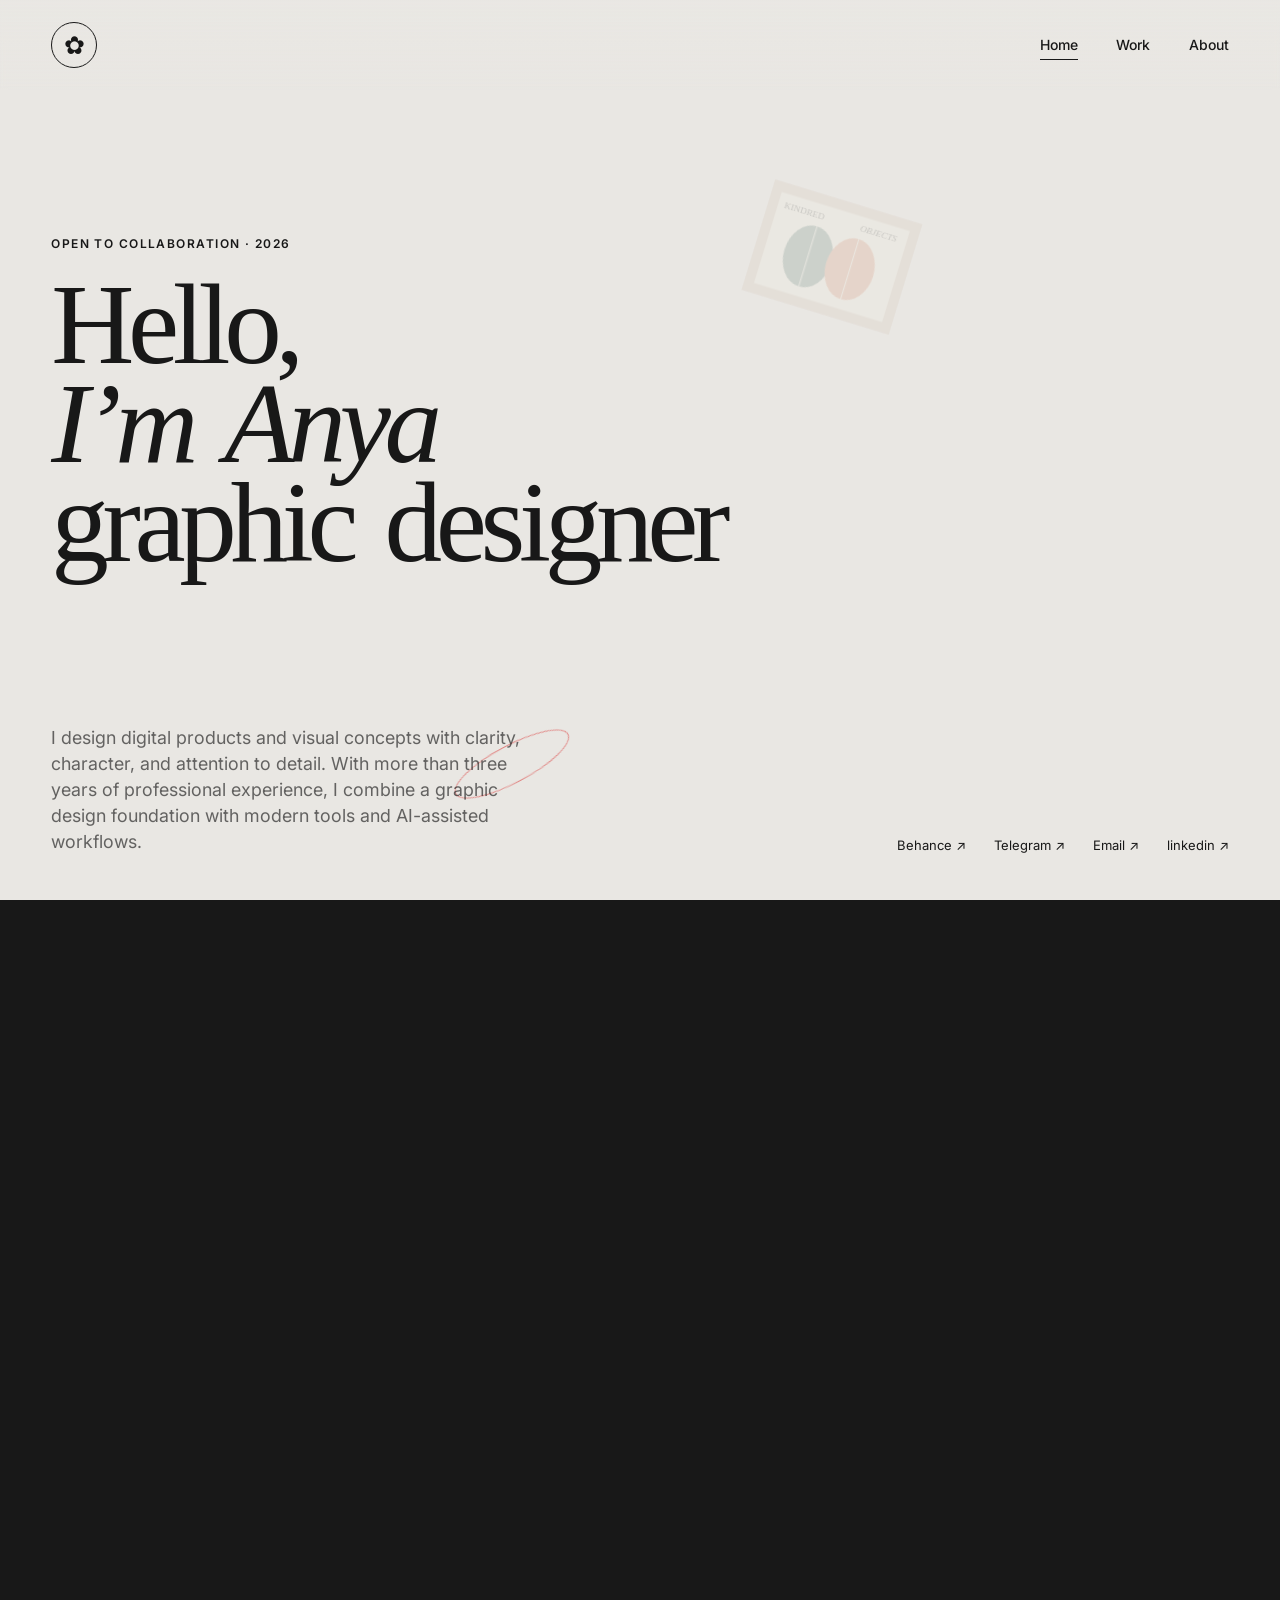
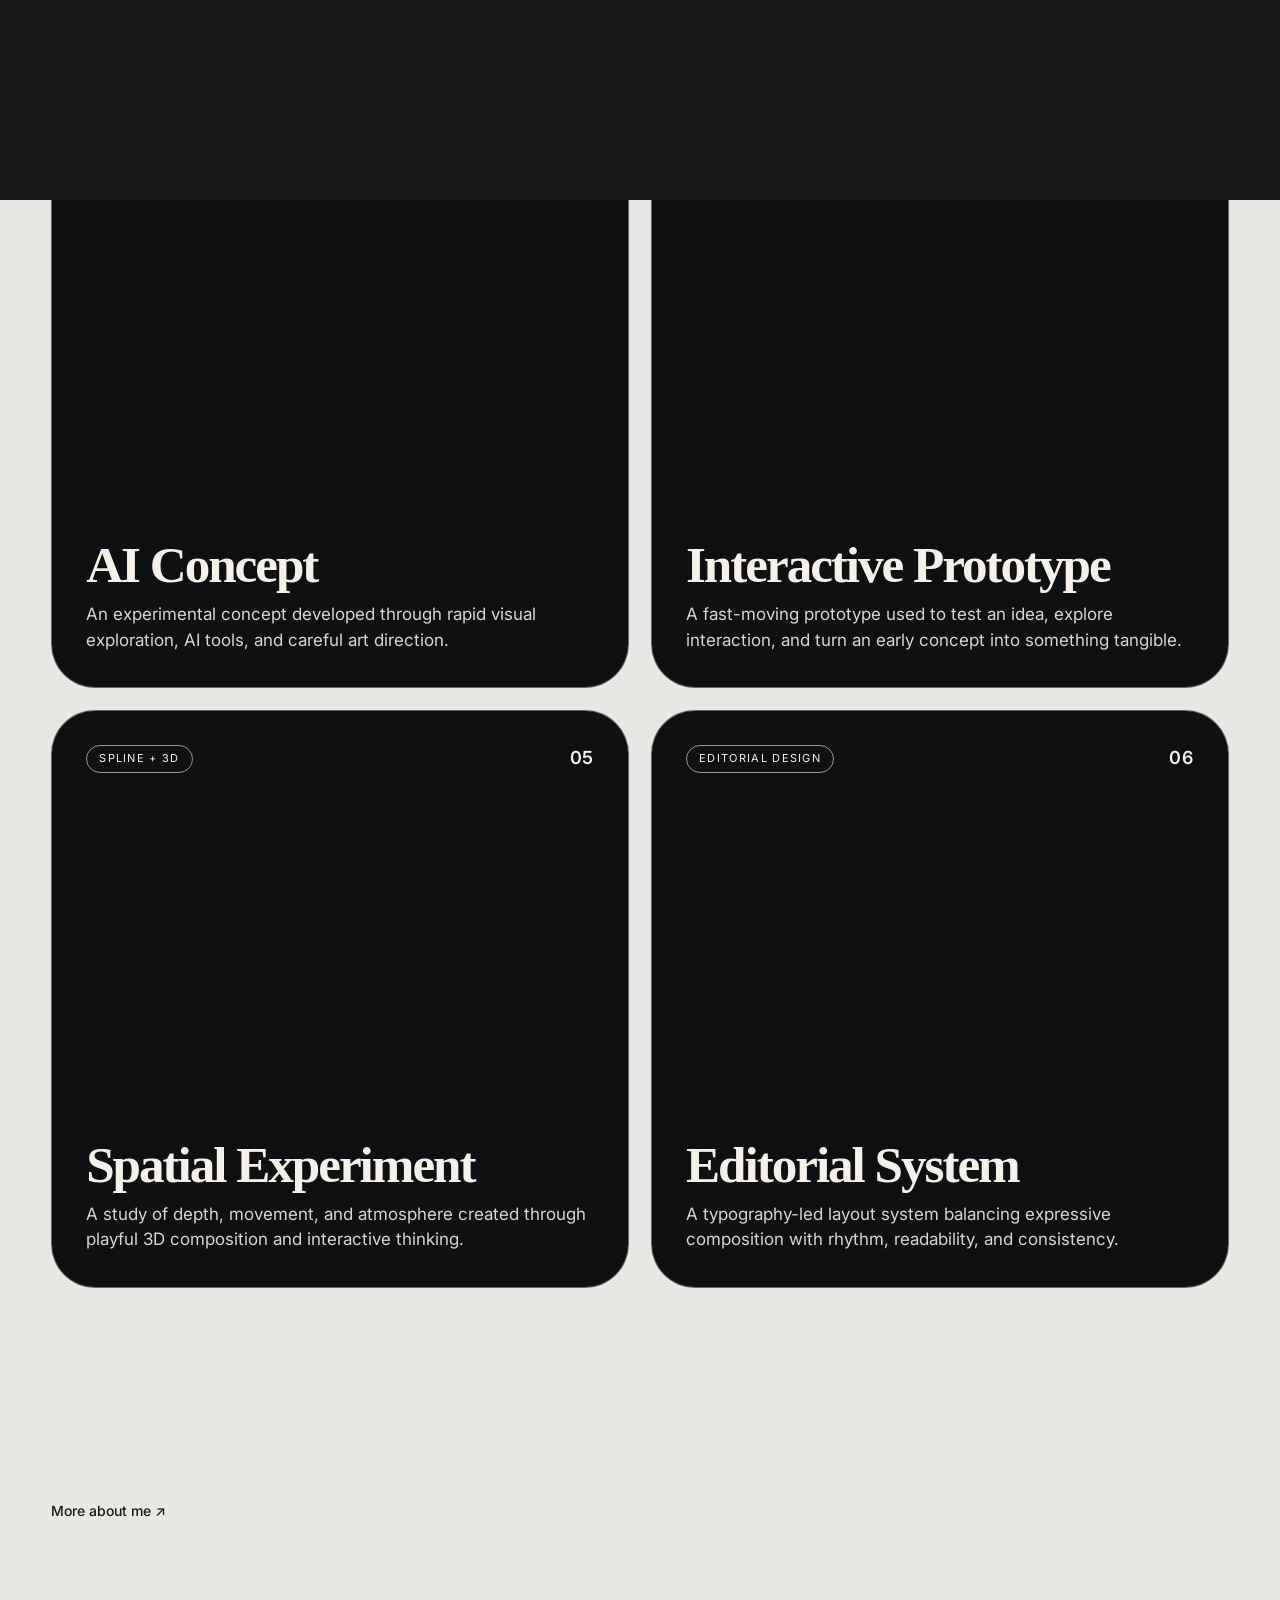
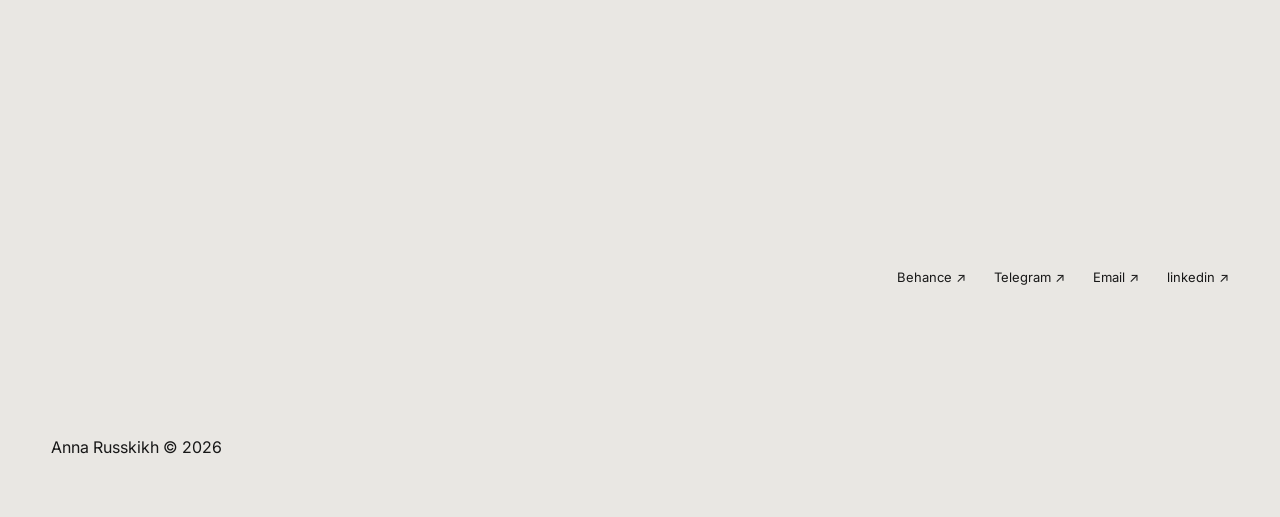
==== index.html @ 5669955f "Index fiх8" ====
<!doctype html>
<html lang="en">

<head>
  <meta charset="UTF-8" />
  <meta name="viewport" content="width=device-width, initial-scale=1.0" />
  <meta name="description"
    content="Portfolio of Anya Russkikh — graphic designer, digital product designer and visual concept creator." />
  <title>Anya Russkikh — Designer</title>

  <link rel="preconnect" href="https://fonts.googleapis.com">
  <link rel="preconnect" href="https://fonts.gstatic.com" crossorigin>
  <link href="https://fonts.googleapis.com/css2?family=Inter:wght@100..900&display=swap" rel="stylesheet">

  <link rel="stylesheet" href="styles.css" />
  <script src="script.js" defer></script>
</head>

<body data-page="home">
  <div class="page-transition" aria-hidden="true"></div>

  <header class="site-header">
    <a class="home-flower" href="index.html" aria-label="Back to home">✿</a>

    <nav class="main-nav" aria-label="Main navigation">
      <a class="nav-link is-active" href="index.html">Home</a>
      <a class="nav-link" href="work.html">Work</a>
      <a class="nav-link" href="about.html">About</a>
    </nav>
  </header>

  <main>
    <section class="hero" id="home">
      <div class="background-object shape-flower" data-speed="-0.08" aria-hidden="true"></div>    
      <div class="background-object shape-orbit" data-speed="0.1"></div>

      <div class="hero-copy reveal">
        <p class="eyebrow">Open to collaboration · 2026</p>

        <h1 class="hero-title variable-proximity no-select" data-proximity
          aria-label="Hello, I’m Anya graphic designer">
          <span class="hero-title__line proximity-line" data-proximity-text="Hello,"></span>

          <span class="hero-title__line italic proximity-line" data-proximity-text="I’m Anya"></span>

          <span class="hero-title__line proximity-line" data-proximity-text="graphic designer"></span>
        </h1>
      </div>

      <div class="hero-bottom reveal reveal-delay-1">
        <p class="hero-intro">
          I design digital products and visual concepts with clarity,
          character, and attention to detail. With more than three years
          of professional experience, I combine a graphic design foundation
          with modern tools and AI-assisted workflows.
        </p>

        <div class="social-links" aria-label="Social links">
          <a href="https://www.behance.net/anyarusskikh" target="_blank" rel="noreferrer">Behance ↗</a>
          <a href="https://t.me/annquietlyme/" target="_blank" rel="noreferrer">Telegram ↗</a>
          <a href="mailto:annquietly@mail.ru">Email ↗</a>
          <a href="https://ru.linkedin.com/" target="_blank" rel="noreferrer"> linkedin ↗</a>
        </div>
      </div>
    </section>

    <section class="selected-work" id="work">
      <div class="section-heading reveal">
        <p class="eyebrow">Selected work</p>

      </div>

      <div class="projects-cards">
        <a class="project-tile reveal" href="work.html#digital-product">
          <div class="project-tile__image">
            <img src="assets/images/project-01.svg" alt="Digital product design project">
          </div>

          <div class="project-tile__content">
            <div class="project-tile__top">
              <span class="project-tile__tag">Product design</span>
              <span class="project-tile__number">01</span>
            </div>

            <div class="project-tile__bottom">
              <h3>Digital Product</h3>
              <p>
                A clear and thoughtful interface concept built around user needs,
                structure, and an intuitive visual hierarchy.
              </p>
            </div>
          </div>
        </a>

        <a class="project-tile reveal" href="work.html#visual-identity">
          <div class="project-tile__image">
            <img src="assets/images/project-02.svg" alt="Visual identity project">
          </div>

          <div class="project-tile__content">
            <div class="project-tile__top">
              <span class="project-tile__tag">Graphic design</span>
              <span class="project-tile__number">02</span>
            </div>

            <div class="project-tile__bottom">
              <h3>Visual Identity</h3>
              <p>
                A flexible visual language that brings typography, color,
                composition, and brand character into one coherent system.
              </p>
            </div>
          </div>
        </a>

        <a class="project-tile reveal" href="work.html#ai-concept">
          <div class="project-tile__image">
            <img src="assets/images/project-03.svg" alt="AI-assisted visual concept">
          </div>

          <div class="project-tile__content">
            <div class="project-tile__top">
              <span class="project-tile__tag">AI + Concept</span>
              <span class="project-tile__number">03</span>
            </div>

            <div class="project-tile__bottom">
              <h3>AI Concept</h3>
              <p>
                An experimental concept developed through rapid visual exploration,
                AI tools, and careful art direction.
              </p>
            </div>
          </div>
        </a>

        <a class="project-tile reveal" href="work.html#interactive-prototype">
          <div class="project-tile__image">
            <img src="assets/images/project-04.svg" alt="Interactive prototype">
          </div>

          <div class="project-tile__content">
            <div class="project-tile__top">
              <span class="project-tile__tag">Figma Make</span>
              <span class="project-tile__number">04</span>
            </div>

            <div class="project-tile__bottom">
              <h3>Interactive Prototype</h3>
              <p>
                A fast-moving prototype used to test an idea, explore interaction,
                and turn an early concept into something tangible.
              </p>
            </div>
          </div>
        </a>

        <a class="project-tile reveal" href="work.html#spatial-experiment">
          <div class="project-tile__image">
            <img src="assets/images/project-05.svg" alt="Spatial design experiment">
          </div>

          <div class="project-tile__content">
            <div class="project-tile__top">
              <span class="project-tile__tag">Spline + 3D</span>
              <span class="project-tile__number">05</span>
            </div>

            <div class="project-tile__bottom">
              <h3>Spatial Experiment</h3>
              <p>
                A study of depth, movement, and atmosphere created through playful
                3D composition and interactive thinking.
              </p>
            </div>
          </div>
        </a>

        <a class="project-tile reveal" href="work.html#editorial-system">
          <div class="project-tile__image">
            <img src="assets/images/project-06.svg" alt="Editorial design system">
          </div>

          <div class="project-tile__content">
            <div class="project-tile__top">
              <span class="project-tile__tag">Editorial design</span>
              <span class="project-tile__number">06</span>
            </div>

            <div class="project-tile__bottom">
              <h3>Editorial System</h3>
              <p>
                A typography-led layout system balancing expressive composition
                with rhythm, readability, and consistency.
              </p>
            </div>
          </div>
        </a>
      </div>
    </section>

    <section class="home-about">

      <a class="text-link reveal" href="about.html">More about me ↗</a>
    </section>
  </main>

  <footer class="site-footer">
    <div>
      
     
    </div>

    <div class="footer-meta">
      <div class="social-links social-links-footer">
        <a href="https://www.behance.net/anyarusskikh" target="_blank" rel="noreferrer">Behance ↗</a>
        <a href="https://t.me/annquietlyme/" target="_blank" rel="noreferrer">Telegram ↗</a>
        <a href="mailto:annquietly@mail.ru">Email ↗</a>
        <a href="https://ru.linkedin.com/" target="_blank" rel="noreferrer"> linkedin ↗</a>
        </div>
      </div>

      <p>Anna Russkikh © <span data-year></span></p>
    </div>
  </footer>
</body>

</html>
---- styles.css ----
:root {
  --bg: #E9E7E3;
  --ink: #181818;
  --line: rgba(24, 24, 24, 0.28);
  --muted: rgba(24, 24, 24, 0.64);
  --header-height: 90px;
  --page-gutter: clamp(20px, 4vw, 64px);
  --serif: "Iowan Old Style", "Palatino Linotype", "Book Antiqua", Georgia, serif;
  --sans: "Inter", Arial, sans-serif;
}

* {
  box-sizing: border-box;
}

html {
  scroll-behavior: smooth;
}

body {
  margin: 0;
  color: var(--ink);
  background: var(--bg);
  font-family: var(--sans);
  font-size: 16px;
  line-height: 1.45;
  overflow-x: hidden;
}

body.is-leaving {
  pointer-events: none;
}

::selection {
  color: var(--bg);
  background: var(--ink);
}

a {
  color: inherit;
  text-decoration: none;
}

img {
  display: block;
  max-width: 100%;
}

.site-header {
  position: fixed;
  inset: 0 0 auto 0;
  z-index: 100;
  height: var(--header-height);
  display: flex;
  align-items: center;
  justify-content: space-between;
  padding: 0 var(--page-gutter);
  background: linear-gradient(to bottom, rgba(233, 231, 227, 0.96), rgba(233, 231, 227, 0));
  backdrop-filter: blur(3px);
}

.home-flower {
  width: 46px;
  height: 46px;
  display: grid;
  place-items: center;
  border: 1px solid var(--ink);
  border-radius: 50%;
  font-size: 25px;
  transition: transform 500ms cubic-bezier(.2,.8,.2,1), background-color 300ms, color 300ms;
}

.home-flower:hover {
  color: var(--bg);
  background: var(--ink);
  transform: rotate(120deg) scale(1.05);
}

.main-nav {
  display: flex;
  gap: clamp(18px, 3vw, 44px);
}

.nav-link {
  position: relative;
  font-size: 14px;
  font-weight: 500;
}

.nav-link::after {
  content: "";
  position: absolute;
  left: 0;
  right: 100%;
  bottom: -5px;
  height: 1px;
  background: var(--ink);
  transition: right 300ms ease;
}

.nav-link:hover::after,
.nav-link.is-active::after {
  right: 0;
}

.page-transition {
  position: fixed;
  inset: 0;
  z-index: 999;
  pointer-events: none;
  background: var(--ink);
  transform: translateY(100%);
}

body.is-leaving .page-transition {
  animation: page-cover 450ms cubic-bezier(.76, 0, .24, 1) forwards;
}

@keyframes page-cover {
  to { transform: translateY(0); }
}

.hero,
.page-hero {
  position: relative;
  min-height: 100svh;
  padding: calc(var(--header-height) + 8vh) var(--page-gutter) 5vh;
  overflow: hidden;
}

.hero {
  display: grid;
  grid-template-rows: 1fr auto;
}

.hero-copy {
  align-self: center;
  position: relative;
  z-index: 2;
  margin-bottom: 80px;
}

.eyebrow {
  margin: 0 0 22px;
  font-size: 12px;
  font-weight: 600;
  letter-spacing: 0.12em;
  text-transform: uppercase;
}

h1,
h2,
.large-statement,
.footer-title,
.contact-email {
  font-family: var(--serif);
  font-weight: 400;
  letter-spacing: -0.045em;
}

h1 {
  max-width: 1200px;
  margin: 0;
  font-size: clamp(66px, 10vw, 174px);
  line-height: 0.82;
}

.italic {
  font-style: italic;
}

.hero-bottom {
  z-index: 2;
  display: grid;
  grid-template-columns: minmax(240px, 520px) 1fr;
  align-items: end;
  gap: 40px;
}

.hero-intro,
.page-lead,
.about-copy p,
.work-details p {
  color: var(--muted);
}

.hero-intro {
  max-width: 500px;
  margin: 0;
  font-size: clamp(16px, 1.4vw, 20px);
}

.social-links {
  display: flex;
  justify-content: flex-end;
  flex-wrap: wrap;
  gap: 12px 28px;
  font-size: 13px;
}

.social-links a,
.text-link,
.footer-email,
.contact-email {
  position: relative;
}

.social-links a::after,
.text-link::after,
.footer-email::after,
.contact-email::after {
  content: "";
  position: absolute;
  left: 0;
  right: 100%;
  bottom: -3px;
  height: 1px;
  background: currentColor;
  transition: right 280ms ease;
}

.social-links a:hover::after,
.text-link:hover::after,
.footer-email:hover::after,
.contact-email:hover::after {
  right: 0;
}

.background-object {
  position: absolute;
  pointer-events: none;
  will-change: transform;
}

.shape-ring {
  width: clamp(220px, 30vw, 520px);
  aspect-ratio: 1;
  right: -10vw;
  top: 8vh;
  border: 1px solid rgba(24, 24, 24, 0.55);
  border-radius: 50%;
}

.shape-ring::after {
  content: "";
  position: absolute;
  inset: 14%;
  border: 1px solid rgba(24, 24, 24, 0.3);
  border-radius: 50%;
}

.shape-flower {
  left: 59%;
  top: 20%;

  width: clamp(80px, 12vw, 210px);
  height: clamp(80px, 12vw, 210px);

  background-image: url("./project-02.svg");
  background-size: contain;
  background-position: center;
  background-repeat: no-repeat;

  opacity: 0.16;
  transform: rotate(17deg);
}
.shape-orbit {
  left: 35vw;
  bottom: 13vh;
  width: clamp(85px, 10vw, 160px);
  height: clamp(28px, 3vw, 48px);
  border: 1px solid rgba(216, 15, 15, 0.45);
  border-radius: 50%;
  transform: rotate(-28deg);
}

.shape-dot {
  left: 46%;
  bottom: 16%;
  width: 16px;
  height: 16px;
  border-radius: 50%;
  background: var(--ink);
}

.selected-work,
.work-index,
.experience-section,
.about-grid,
.home-about,
.contact-section {
  position: relative;
  padding: clamp(100px, 1vw, 10px) var(--page-gutter);
}

.section-heading {
  display: grid;
  grid-template-columns: 1fr 2fr;
  align-items: start;
  margin-bottom: clamp(60px, 1vw, 130px);
}

.section-heading h2 {
  margin: 0;
  font-size: clamp(58px, 8vw, 130px);
  line-height: 0.88;
}

.project-list,
.work-index {
  position: relative;
}

.project-row,
.work-row {
  display: grid;
  grid-template-columns: 70px minmax(180px, 1.5fr) minmax(180px, 1fr) 40px;
  align-items: center;
  min-height: clamp(110px, 12vw, 170px);
  border-top: 1px solid var(--line);
  transition: padding 350ms cubic-bezier(.2,.8,.2,1), opacity 250ms ease;
}

.project-row:last-child,
.work-item:last-of-type {
  border-bottom: 1px solid var(--line);
}

.project-row:hover,
.work-row:hover {
  padding-left: 18px;
}

.project-list:has(.project-row:hover) .project-row:not(:hover),
.work-index:has(.work-row:hover) .work-row:not(:hover) {
  opacity: 0.36;
}

.project-number,
.project-category,
.project-arrow {
  font-size: 13px;
}

.project-name {
  font-family: var(--serif);
  font-size: clamp(38px, 5vw, 82px);
  letter-spacing: -0.04em;
}

.project-arrow {
  justify-self: end;
}

.project-mobile-image {
  display: none;
}

.hover-preview {
  position: fixed;
  z-index: 70;
  top: 0;
  left: 0;
  width: min(36vw, 520px);
  aspect-ratio: 4 / 3;
  overflow: hidden;
  opacity: 0;
  pointer-events: none;
  transform: translate3d(-50%, -50%, 0) scale(0.82) rotate(-2deg);
  transition: opacity 180ms ease, transform 350ms cubic-bezier(.2,.8,.2,1);
}

.hover-preview.is-visible {
  opacity: 1;
  transform: translate3d(-50%, -50%, 0) scale(1) rotate(0deg);
}

.hover-preview img {
  width: 100%;
  height: 100%;
  object-fit: cover;
}

.home-about {
  
}

.large-statement {
  max-width: 1100px;
  margin: 0 0 70px;
  font-size: clamp(72px, 11vw, 190px);
  line-height: 0.82;
}

.text-link {
  align-self: flex-start;
  font-size: 14px;
  font-weight: 500;
}

.about-cross {
  right: 5vw;
  top: 20%;
  font-family: var(--serif);
  font-size: clamp(140px, 23vw, 360px);
  opacity: 0.09;
}

.page-hero {
  display: flex;
  flex-direction: column;
  justify-content: center;
}

.page-hero h1 {
  max-width: 1280px;
}

.page-lead {
  width: min(520px, 100%);
  margin: 50px 0 0 auto;
  font-size: clamp(17px, 1.5vw, 21px);
}

.work-star {
  right: 8vw;
  top: 20%;
  font-family: var(--serif);
  font-size: clamp(120px, 20vw, 340px);
  opacity: 0.11;
}

.work-index {
  padding-top: 50px;
}

.work-item {
  border-top: 1px solid var(--line);
}

.work-row {
  border: 0;
}

.work-details {
  display: grid;
  grid-template-columns: 1fr 1.6fr;
  gap: clamp(30px, 6vw, 90px);
  max-height: 0;
  overflow: hidden;
  opacity: 0;
  transition: max-height 700ms cubic-bezier(.2,.8,.2,1), opacity 400ms ease, padding 500ms ease;
}

.work-item:target .work-details,
.work-item.is-open .work-details {
  max-height: 900px;
  opacity: 1;
  padding: 0 0 clamp(60px, 9vw, 120px) 70px;
}

.work-details p {
  max-width: 430px;
  margin: 0;
  font-size: 17px;
}

.work-details img {
  width: 100%;
}

.about-ring {
  right: -6vw;
  bottom: -12vh;
  width: clamp(260px, 42vw, 720px);
  aspect-ratio: 1;
  border: 1px solid rgba(24, 24, 24, 0.3);
  border-radius: 50%;
}

.about-grid {
  display: grid;
  grid-template-columns: 1fr 1fr;
  gap: clamp(50px, 10vw, 170px);
  border-top: 1px solid var(--line);
}

.about-intro p {
  max-width: 750px;
  margin: 0;
  font-family: var(--serif);
  font-size: clamp(42px, 5vw, 82px);
  line-height: 0.95;
  letter-spacing: -0.04em;
}

.about-copy {
  align-self: end;
}

.about-copy p {
  max-width: 560px;
  margin: 0 0 28px;
  font-size: clamp(17px, 1.4vw, 21px);
}

.experience-section {
  border-top: 1px solid var(--line);
}

.experience-row {
  display: grid;
  grid-template-columns: 1.3fr 1fr auto;
  gap: 30px;
  padding: 28px 0;
  border-top: 1px solid var(--line);
  font-size: 15px;
}

.experience-row:last-child {
  border-bottom: 1px solid var(--line);
}

.contact-section {
  min-height: 85svh;
  display: flex;
  flex-direction: column;
  justify-content: center;
  overflow: hidden;
  border-top: 1px solid var(--line);
}

.contact-section h2 {
  max-width: 1200px;
  margin: 0 0 60px;
  font-size: clamp(72px, 11vw, 180px);
  line-height: 0.83;
}

.contact-email {
  align-self: flex-start;
  font-size: clamp(30px, 4vw, 62px);
}

.contact-flower {
  right: 4vw;
  bottom: -8%;
  font-family: var(--serif);
  font-size: clamp(180px, 30vw, 520px);
  opacity: 0.08;
}

.site-footer {
  min-height: 55svh;
  display: grid;
  grid-template-columns: 1.4fr 1fr;
  align-items: end;
  gap: 40px;
  padding: clamp(90px, 12vw, 180px) var(--page-gutter) 42px;
  
  
}

.footer-title {
  max-width: 760px;
  margin: 0 0 30px;
  font-size: clamp(50px, 7vw, 110px);
  line-height: 0.9;
}

.footer-email {
  font-size: 14px;
}

.footer-meta {
  display: flex;
  flex-direction: column;
  align-items: flex-end;
  gap: 70px;
  font-size: 12px;
}

.social-links-footer {
  justify-content: flex-end;
}

.reveal {
  opacity: 0;
  transform: translateY(28px);
  transition: opacity 800ms cubic-bezier(.2,.8,.2,1), transform 800ms cubic-bezier(.2,.8,.2,1);
}

.reveal-delay-1 {
  transition-delay: 160ms;
}

.reveal.is-visible {
  opacity: 1;
  transform: translateY(0);
}

@media (max-width: 900px) {
  :root {
    --header-height: 72px;
  }

  .home-flower {
    width: 40px;
    height: 40px;
    font-size: 22px;
  }

  .hero {
    min-height: 100svh;
    padding-top: calc(var(--header-height) + 8vh);
  }

  h1 {
    font-size: clamp(58px, 15vw, 112px);
  }

  .hero-bottom,
  .section-heading,
  .about-grid,
  .site-footer {
    grid-template-columns: 1fr;
  }

  .hero-bottom {
    gap: 30px;
  }

  .social-links {
    justify-content: flex-start;
  }

  .project-row,
  .work-row {
    grid-template-columns: 42px 1fr 32px;
    min-height: 105px;
  }

  .project-category {
    grid-column: 2;
    margin-top: -28px;
  }

  .project-arrow {
    grid-column: 3;
    grid-row: 1 / span 2;
  }

  .hover-preview {
    display: none;
  }

  .project-mobile-image {
    display: block;
    grid-column: 1 / -1;
    width: 100%;
    margin: 24px 0 8px;
  }

  .project-row {
    padding: 24px 0;
  }

  .project-list:has(.project-row:hover) .project-row:not(:hover),
  .work-index:has(.work-row:hover) .work-row:not(:hover) {
    opacity: 1;
  }

  .work-details {
    grid-template-columns: 1fr;
  }

  .work-item:target .work-details,
  .work-item.is-open .work-details {
    padding-left: 42px;
  }

  .experience-row {
    grid-template-columns: 1fr auto;
  }

  .experience-row span:nth-child(2) {
    grid-column: 1;
    color: var(--muted);
  }

  .experience-row span:nth-child(3) {
    grid-column: 2;
    grid-row: 1;
  }

  .footer-meta {
    align-items: flex-start;
    gap: 50px;
  }

  .social-links-footer {
    justify-content: flex-start;
  }
}

@media (max-width: 560px) {
  .main-nav {
    gap: 18px;
  }

  .nav-link {
    font-size: 13px;
  }

  h1 {
    font-size: clamp(50px, 16vw, 80px);
  }

  .shape-flower,
  .shape-dot,
  .shape-orbit {
    display: none;
  }

  .section-heading h2,
  .large-statement,
  .contact-section h2 {
    font-size: clamp(52px, 15vw, 88px);
  }

  .project-name {
    font-size: 36px;
  }

  .project-row,
  .work-row {
    grid-template-columns: 34px 1fr 26px;
  }

  .work-item:target .work-details,
  .work-item.is-open .work-details {
    padding-left: 0;
  }

  .site-footer {
    min-height: 70svh;
  }
}

@media (prefers-reduced-motion: reduce) {
  html {
    scroll-behavior: auto;
  }


  .background-object {
    transform: none;
  }
}















.selected-work {
  padding: clamp(111px, 13vw, 2px) var(--page-gutter);
}

.projects-cards {
  display: grid;
  grid-template-columns: repeat(2, minmax(0, 1fr));
  gap: 22px;
}

.project-tile {
  position: relative;

  aspect-ratio: 1 / 1;
  min-height: unset;

  border: 1px solid rgba(255, 255, 255, 0.35);
  border-radius: 44px;
  overflow: hidden;
  background: #0f1012;
  color: #f5f1ea;
  padding: 34px;

  display: flex;
  text-decoration: none;
  isolation: isolate;

  transition:
    transform 0.35s ease,
    border-color 0.35s ease,
    box-shadow 0.35s ease;
}
.project-tile:hover {
  transform: translateY(-4px);
  border-color: rgba(255, 255, 255, 0.55);
  box-shadow: 0 10px 40px rgba(0, 0, 0, 0.22);
}

.project-tile__image {
  position: absolute;
  inset: 0;
  z-index: 1;
  opacity: 0;
  transition: opacity 0.35s ease, transform 0.45s ease;
  transform: scale(1.04);
}

.project-tile__image img {
  width: 100%;
  height: 100%;
  object-fit: cover;
}

.project-tile:hover .project-tile__image {
  opacity: 1;
  transform: scale(1);
}

.project-tile__image::after {
  content: "";
  position: absolute;
  inset: 0;
  background: linear-gradient(
    to top,
    rgba(0, 0, 0, 0.66) 0%,
    rgba(0, 0, 0, 0.28) 45%,
    rgba(0, 0, 0, 0.12) 100%
  );
}

.project-tile__content {
  position: relative;
  z-index: 2;
  display: flex;
  flex-direction: column;
  justify-content: space-between;
  width: 100%;
}

.project-tile__top {
  display: flex;
  align-items: flex-start;
  justify-content: space-between;
  gap: 18px;
}

.project-tile__tag {
  display: inline-flex;
  align-items: center;
  min-height: 28px;
  padding: 0 12px;
  border: 1px solid rgba(255, 255, 255, 0.55);
  border-radius: 999px;
  font-size: 11px;
  letter-spacing: 0.12em;
  text-transform: uppercase;
}

.project-tile__number {
  font-size: 18px;
  font-weight: 600;
  letter-spacing: 0.04em;
}

.project-tile__bottom h3 {
  margin: 0 0 14px;
  color: #f5f1ea;
  font-family: var(--serif);
  font-size: clamp(36px, 4vw, 62px);
  line-height: 0.92;
  letter-spacing: -0.04em;
}

.project-tile__bottom p {
  max-width: 520px;
  margin: 0;
  color: rgba(245, 241, 234, 0.88);
  font-size: 17px;
  line-height: 1.5;
}

@media (max-width: 900px) {
  .projects-cards {
    grid-template-columns: 1fr;
  }

  .project-tile {
    min-height: 300px;
    border-radius: 28px;
  }

  .project-tile__bottom h3 {
    font-size: 42px;
  }

  .project-tile__bottom p {
    font-size: 15px;
  }
}

@media (max-width: 560px) {
  .project-tile {
    min-height: 260px;
    padding: 20px;
    border-radius: 22px;
  }

  .project-tile__tag {
    font-size: 10px;
    padding: 0 10px;
  }

  .project-tile__number {
    font-size: 15px;
  }

  .project-tile__bottom h3 {
    font-size: 34px;
  }

  .project-tile__bottom p {
    font-size: 14px;
  }
}


/* Главный заголовок */

.hero-title {
  position: relative;
  z-index: 2;

  display: flex;
  flex-direction: column;
  align-items: flex-start;

  width: 100%;
  max-width: 1400px;
  margin: 0;

  font-size: clamp(64px, 9vw, 150px);
  line-height: 0.86;
  letter-spacing: -0.055em;

  /* Запрещает выделение текста мышкой */
  user-select: none;
  -webkit-user-select: none;
  -moz-user-select: none;
}

.hero-title__line {
  display: block;
  position: relative;
  white-space: nowrap;
}

.hero-title__name {
  margin-left: clamp(30px, 8vw, 140px);
}

@media (max-width: 900px) {
  .hero-title {
    font-size: clamp(58px, 13vw, 110px);
    line-height: 0.9;
  }

  .hero-title__name {
    margin-left: clamp(15px, 4vw, 45px);
  }
}

@media (max-width: 560px) {
  .hero-title {
    font-size: clamp(46px, 14vw, 72px);
    line-height: 0.94;
    letter-spacing: -0.045em;
  }

  .hero-title__line {
    white-space: normal;
  }

  .hero-title__name {
    margin-left: 0;
  }
}

.hero-copy,
.hero-copy * {
  user-select: none;
  -webkit-user-select: none;
}
.no-select {
  user-select: none;
  -webkit-user-select: none;
  -moz-user-select: none;
  -ms-user-select: none;
}







/* Эффект изменения толщины букв возле курсора */

.variable-proximity {
  --proximity-min-weight: 200;
  --proximity-max-weight: 900;

  position: relative;
  cursor: default;

  user-select: none;
  -webkit-user-select: none;
  -moz-user-select: none;
}

.proximity-line {
  display: block;
  white-space: nowrap;
}

.proximity-letter {
  display: inline-block;

  font-variation-settings: "wght" 200;
  font-weight: 200;

  transition:
    font-variation-settings 80ms linear,
    font-weight 80ms linear;

  will-change: font-variation-settings;
}

/* Пробелы тоже должны занимать место */
.proximity-letter.is-space {
  width: 0.28em;
}

/* Курсивная строка с именем */
.proximity-line.italic .proximity-letter {
  font-style: italic;
}

/* Чтобы размер заголовка не прыгал */
.hero-title {
  width: 100%;
  max-width: 1500px;
  line-height: 0.86;
}

.hero-title__line {
  min-height: 0.86em;
}

.hero-title__name {
  margin-left: clamp(30px, 8vw, 140px);
}

@media (max-width: 900px) {
  .hero-title__name {
    margin-left: clamp(15px, 4vw, 45px);
  }
}

@media (max-width: 560px) {
  .proximity-line {
    white-space: normal;
  }

  .hero-title__name {
    margin-left: 0;
  }
}

@media (hover: none), (pointer: coarse) {
  .proximity-letter {
    font-variation-settings: "wght" 400;
    font-weight: 400;
  }
}

@media (prefers-reduced-motion: reduce) {
  .proximity-letter {
    font-variation-settings: "wght" 400;
    font-weight: 400;
    transition: none;
  }
}


@media (max-width: 900px) {
  .projects-cards {
    grid-template-columns: 1fr;
  }

  .project-tile {
    aspect-ratio: 1 / 1;
    min-height: unset;
    padding: 28px;
    border-radius: 28px;
    background: transparent;
  }

  .project-tile__image {
    opacity: 1;
    transform: scale(1);
  }

  .project-tile__image img {
    width: 100%;
    height: 100%;
    object-fit: cover;
  }

  .project-tile__image::after {
    background: linear-gradient(
      to top,
      rgba(0, 0, 0, 0.75) 0%,
      rgba(0, 0, 0, 0.32) 50%,
      rgba(0, 0, 0, 0.06) 100%
    );
  }

  .project-tile:hover {
    transform: none;
    box-shadow: none;
  }
}

@media (max-width: 560px) {
  .project-tile {
    padding: 20px;
    border-radius: 22px;
  }
}
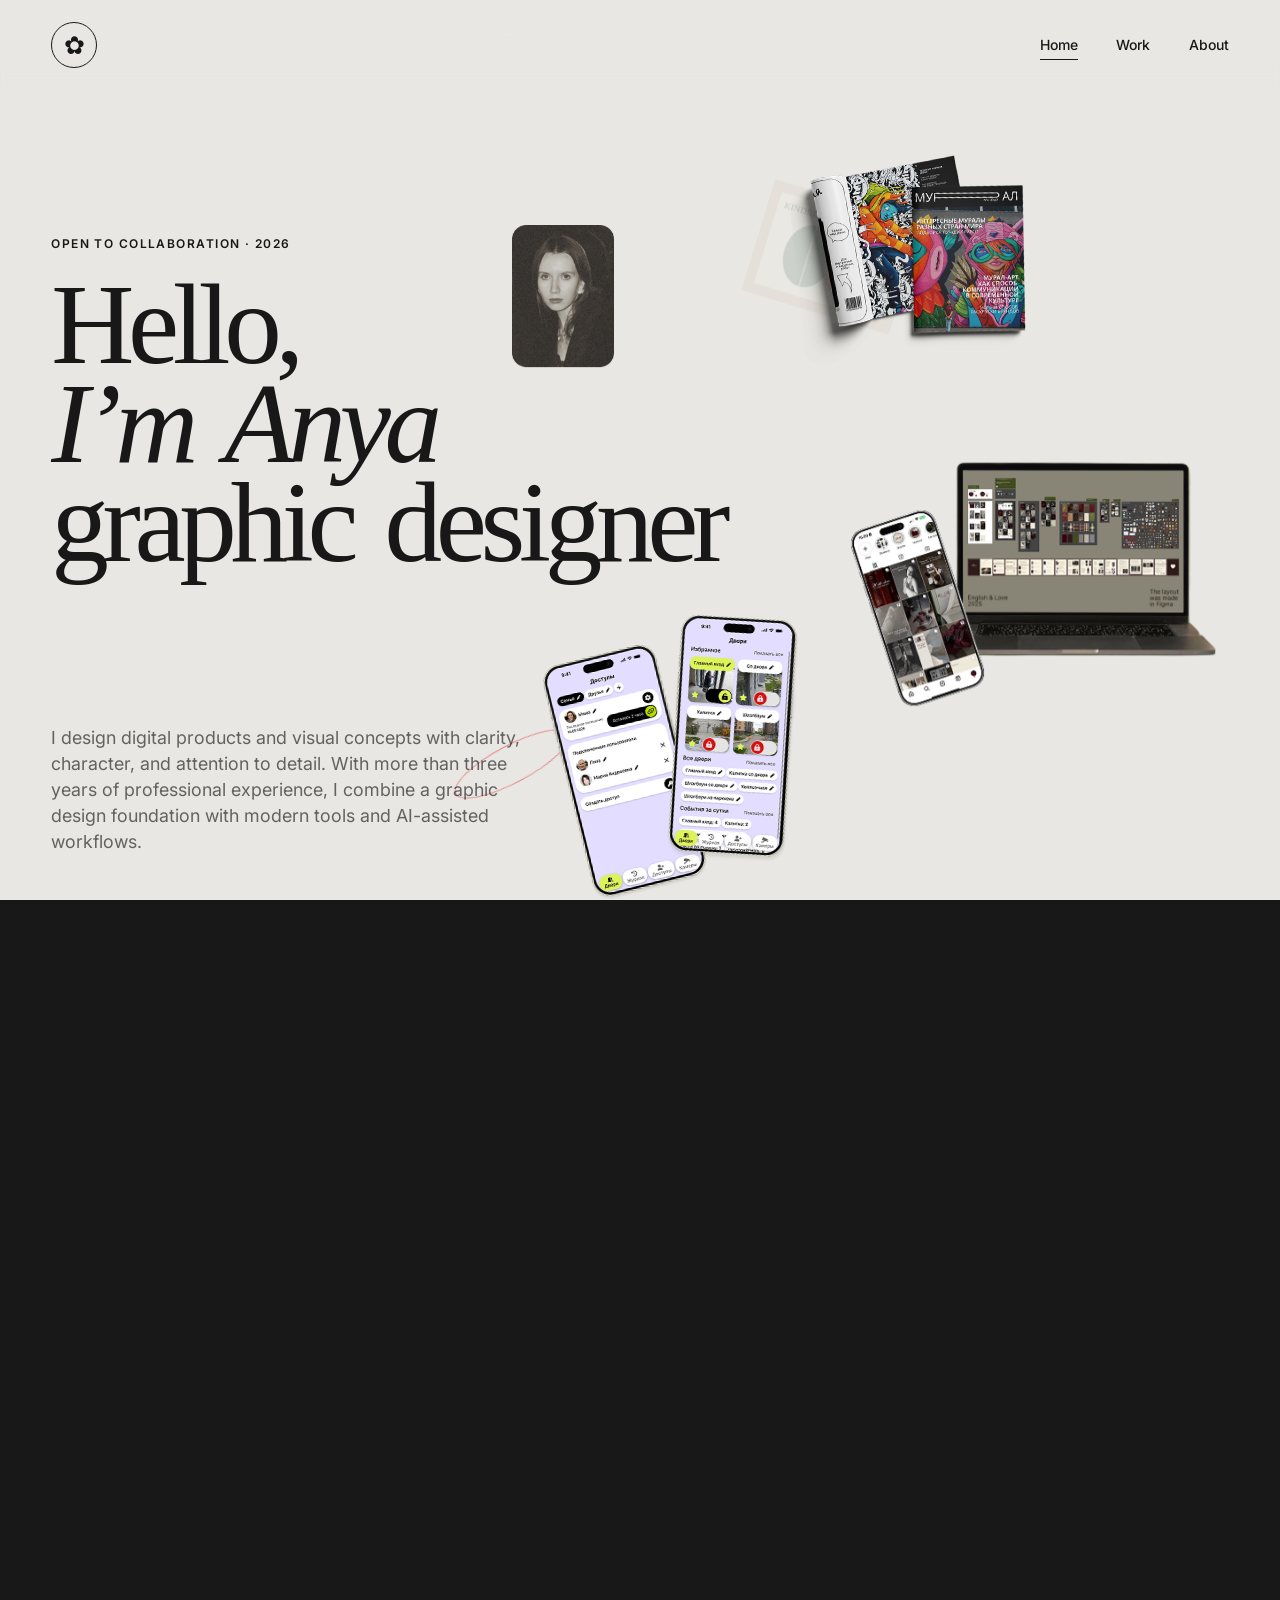
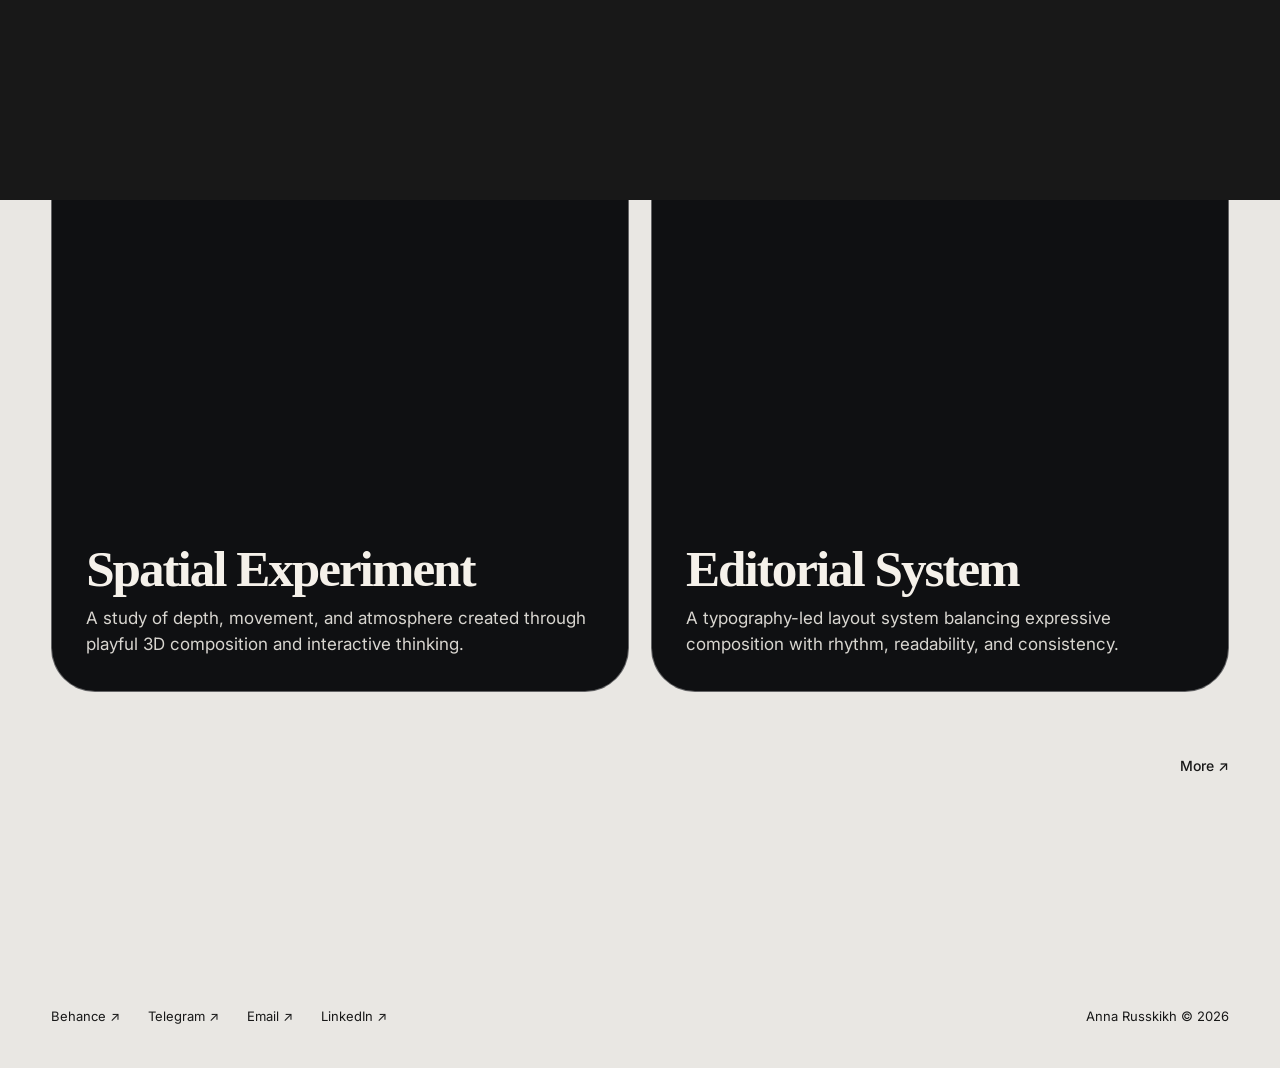
==== commit 6c1ed600: "Index fiх11" ====
--- a/index.html
+++ b/index.html
@@ -1,228 +1,3 @@
 <!doctype html>
-<html lang="en">
-
-<head>
-  <meta charset="UTF-8" />
-  <meta name="viewport" content="width=device-width, initial-scale=1.0" />
-  <meta name="description"
-    content="Portfolio of Anya Russkikh — graphic designer, digital product designer and visual concept creator." />
-  <title>Anya Russkikh — Designer</title>
-
-  <link rel="preconnect" href="https://fonts.googleapis.com">
-  <link rel="preconnect" href="https://fonts.gstatic.com" crossorigin>
-  <link href="https://fonts.googleapis.com/css2?family=Inter:wght@100..900&display=swap" rel="stylesheet">
-
-  <link rel="stylesheet" href="styles.css" />
-  <script src="script.js" defer></script>
-</head>
-
-<body data-page="home">
-  <div class="page-transition" aria-hidden="true"></div>
-
-  <header class="site-header">
-    <a class="home-flower" href="index.html" aria-label="Back to home">✿</a>
-
-    <nav class="main-nav" aria-label="Main navigation">
-      <a class="nav-link is-active" href="index.html">Home</a>
-      <a class="nav-link" href="work.html">Work</a>
-      <a class="nav-link" href="about.html">About</a>
-    </nav>
-  </header>
-
-  <main>
-    <section class="hero" id="home">
-      <div class="background-object shape-flower" data-speed="-0.08" aria-hidden="true"></div>    
-      <div class="background-object shape-orbit" data-speed="0.1"></div>
-
-      <div class="hero-copy reveal">
-        <p class="eyebrow">Open to collaboration · 2026</p>
-
-        <h1 class="hero-title variable-proximity no-select" data-proximity
-          aria-label="Hello, I’m Anya graphic designer">
-          <span class="hero-title__line proximity-line" data-proximity-text="Hello,"></span>
-
-          <span class="hero-title__line italic proximity-line" data-proximity-text="I’m Anya"></span>
-
-          <span class="hero-title__line proximity-line" data-proximity-text="graphic designer"></span>
-        </h1>
-      </div>
-
-      <div class="hero-bottom reveal reveal-delay-1">
-        <p class="hero-intro">
-          I design digital products and visual concepts with clarity,
-          character, and attention to detail. With more than three years
-          of professional experience, I combine a graphic design foundation
-          with modern tools and AI-assisted workflows.
-        </p>
-
-        <div class="social-links" aria-label="Social links">
-          <a href="https://www.behance.net/anyarusskikh" target="_blank" rel="noreferrer">Behance ↗</a>
-          <a href="https://t.me/annquietlyme/" target="_blank" rel="noreferrer">Telegram ↗</a>
-          <a href="mailto:annquietly@mail.ru">Email ↗</a>
-          <a href="https://ru.linkedin.com/" target="_blank" rel="noreferrer"> linkedin ↗</a>
-        </div>
-      </div>
-    </section>
-
-    <section class="selected-work" id="work">
-      <div class="section-heading reveal">
-        <p class="eyebrow">Selected work</p>
-
-      </div>
-
-      <div class="projects-cards">
-        <a class="project-tile reveal" href="work.html#digital-product">
-          <div class="project-tile__image">
-            <img src="assets/images/project-01.svg" alt="Digital product design project">
-          </div>
-
-          <div class="project-tile__content">
-            <div class="project-tile__top">
-              <span class="project-tile__tag">Product design</span>
-              <span class="project-tile__number">01</span>
-            </div>
-
-            <div class="project-tile__bottom">
-              <h3>Digital Product</h3>
-              <p>
-                A clear and thoughtful interface concept built around user needs,
-                structure, and an intuitive visual hierarchy.
-              </p>
-            </div>
-          </div>
-        </a>
-
-        <a class="project-tile reveal" href="work.html#visual-identity">
-          <div class="project-tile__image">
-            <img src="assets/images/project-02.svg" alt="Visual identity project">
-          </div>
-
-          <div class="project-tile__content">
-            <div class="project-tile__top">
-              <span class="project-tile__tag">Graphic design</span>
-              <span class="project-tile__number">02</span>
-            </div>
-
-            <div class="project-tile__bottom">
-              <h3>Visual Identity</h3>
-              <p>
-                A flexible visual language that brings typography, color,
-                composition, and brand character into one coherent system.
-              </p>
-            </div>
-          </div>
-        </a>
-
-        <a class="project-tile reveal" href="work.html#ai-concept">
-          <div class="project-tile__image">
-            <img src="assets/images/project-03.svg" alt="AI-assisted visual concept">
-          </div>
-
-          <div class="project-tile__content">
-            <div class="project-tile__top">
-              <span class="project-tile__tag">AI + Concept</span>
-              <span class="project-tile__number">03</span>
-            </div>
-
-            <div class="project-tile__bottom">
-              <h3>AI Concept</h3>
-              <p>
-                An experimental concept developed through rapid visual exploration,
-                AI tools, and careful art direction.
-              </p>
-            </div>
-          </div>
-        </a>
-
-        <a class="project-tile reveal" href="work.html#interactive-prototype">
-          <div class="project-tile__image">
-            <img src="assets/images/project-04.svg" alt="Interactive prototype">
-          </div>
-
-          <div class="project-tile__content">
-            <div class="project-tile__top">
-              <span class="project-tile__tag">Figma Make</span>
-              <span class="project-tile__number">04</span>
-            </div>
-
-            <div class="project-tile__bottom">
-              <h3>Interactive Prototype</h3>
-              <p>
-                A fast-moving prototype used to test an idea, explore interaction,
-                and turn an early concept into something tangible.
-              </p>
-            </div>
-          </div>
-        </a>
-
-        <a class="project-tile reveal" href="work.html#spatial-experiment">
-          <div class="project-tile__image">
-            <img src="assets/images/project-05.svg" alt="Spatial design experiment">
-          </div>
-
-          <div class="project-tile__content">
-            <div class="project-tile__top">
-              <span class="project-tile__tag">Spline + 3D</span>
-              <span class="project-tile__number">05</span>
-            </div>
-
-            <div class="project-tile__bottom">
-              <h3>Spatial Experiment</h3>
-              <p>
-                A study of depth, movement, and atmosphere created through playful
-                3D composition and interactive thinking.
-              </p>
-            </div>
-          </div>
-        </a>
-
-        <a class="project-tile reveal" href="work.html#editorial-system">
-          <div class="project-tile__image">
-            <img src="assets/images/project-06.svg" alt="Editorial design system">
-          </div>
-
-          <div class="project-tile__content">
-            <div class="project-tile__top">
-              <span class="project-tile__tag">Editorial design</span>
-              <span class="project-tile__number">06</span>
-            </div>
-
-            <div class="project-tile__bottom">
-              <h3>Editorial System</h3>
-              <p>
-                A typography-led layout system balancing expressive composition
-                with rhythm, readability, and consistency.
-              </p>
-            </div>
-          </div>
-        </a>
-      </div>
-    </section>
-
-    <section class="home-about">
-
-      <a class="text-link reveal" href="about.html">More about me ↗</a>
-    </section>
-  </main>
-
-  <footer class="site-footer">
-    <div>
-      
-     
-    </div>
-
-    <div class="footer-meta">
-      <div class="social-links social-links-footer">
-        <a href="https://www.behance.net/anyarusskikh" target="_blank" rel="noreferrer">Behance ↗</a>
-        <a href="https://t.me/annquietlyme/" target="_blank" rel="noreferrer">Telegram ↗</a>
-        <a href="mailto:annquietly@mail.ru">Email ↗</a>
-        <a href="https://ru.linkedin.com/" target="_blank" rel="noreferrer"> linkedin ↗</a>
-        </div>
-      </div>
-
-      <p>Anna Russkikh © <span data-year></span></p>
-    </div>
-  </footer>
-</body>
-
-</html>+<html lang="en"><head><meta charset="UTF-8"><meta name="viewport" content="width=device-width, initial-scale=1.0"><meta name="description" content="Portfolio of Anya Russkikh — graphic designer, digital product designer and visual concept creator."><title>Anya Russkikh — Designer</title><link rel="preconnect" href="https://fonts.googleapis.com"><link rel="preconnect" href="https://fonts.gstatic.com" crossorigin><link href="https://fonts.googleapis.com/css2?family=Inter:wght@100..900&display=swap" rel="stylesheet"><link rel="stylesheet" href="styles.css"><script src="assets/data/projects.js" defer></script><script src="components/Header.js" defer></script><script src="components/Footer.js" defer></script><script src="components/ProjectCard.js" defer></script><script src="script.js" defer></script></head>
+<body data-page="home"><div class="page-transition" aria-hidden="true"></div><div data-header></div><main><section class="hero" id="home"><div class="background-object shape-flower" data-speed="-0.08" aria-hidden="true"></div><div class="background-object shape-orbit" data-speed="0.1" aria-hidden="true"></div><div class="hero-photos" aria-hidden="true"><img class="hero-photo hero-photo--portrait" src="assets/photo/im123.png" alt="" data-mouse-depth="0.028"><img class="hero-photo hero-photo--magazine" src="assets/photo/12dw.png" alt="" data-mouse-depth="0.055"><img class="hero-photo hero-photo--laptop" src="assets/photo/Group%2013019svsv.png" alt="" data-mouse-depth="0.042"><img class="hero-photo hero-photo--phones" src="assets/photo/1342.png" alt="" data-mouse-depth="0.065"></div><div class="hero-copy reveal"><p class="eyebrow">Open to collaboration · 2026</p><h1 class="hero-title variable-proximity no-select" data-proximity aria-label="Hello, I’m Anya graphic designer"><span class="hero-title__line proximity-line" data-proximity-text="Hello,"></span><span class="hero-title__line italic proximity-line" data-proximity-text="I’m Anya"></span><span class="hero-title__line proximity-line" data-proximity-text="graphic designer"></span></h1></div><div class="hero-bottom reveal reveal-delay-1"><p class="hero-intro">I design digital products and visual concepts with clarity, character, and attention to detail. With more than three years of professional experience, I combine a graphic design foundation with modern tools and AI-assisted workflows.</p></div></section><section class="selected-work selected-work--home" id="work"><div class="section-heading reveal"><p class="eyebrow">Selected work</p></div><div class="projects-cards" data-home-project-cards></div></section><section class="home-work-more"><a class="text-link reveal" href="work.html">More ↗</a></section></main><div data-footer></div></body></html>
--- a/styles.css
+++ b/styles.css
@@ -4,7 +4,11 @@
   --line: rgba(24, 24, 24, 0.28);
   --muted: rgba(24, 24, 24, 0.64);
   --header-height: 90px;
-  --page-gutter: clamp(20px, 4vw, 64px);
+  /* LAYOUT SETTINGS */
+  --page-padding: clamp(20px, 4vw, 64px);
+  --section-gap: clamp(72px, 9vw, 132px);
+  --footer-margin: clamp(72px, 9vw, 132px);
+  --page-gutter: var(--page-padding);
   --serif: "Iowan Old Style", "Palatino Linotype", "Book Antiqua", Georgia, serif;
   --sans: "Inter", Arial, sans-serif;
 }
@@ -138,6 +142,52 @@
   position: relative;
   z-index: 2;
   margin-bottom: 80px;
+}
+
+/* HOME PHOTO LAYERS */
+.hero-photos {
+  position: absolute;
+  inset: 0;
+  z-index: 1;
+  pointer-events: none;
+}
+
+.hero-photo {
+  --mouse-x: 0px;
+  --mouse-y: 0px;
+  position: absolute;
+  display: block;
+  height: auto;
+  will-change: transform;
+  transition: transform 700ms cubic-bezier(.2,.8,.2,1);
+  transform: translate3d(var(--mouse-x), var(--mouse-y), 0) rotate(var(--photo-rotate, 0deg));
+}
+
+.hero-photo--portrait {
+  top: 25%;
+  left: 40%;
+  z-index: 2;
+  width: clamp(72px, 8vw, 126px);
+}
+
+.hero-photo--magazine {
+  top: 13%;
+  right: 18%;
+  --photo-rotate: -6deg;
+  width: clamp(160px, 20vw, 310px);
+}
+
+.hero-photo--laptop {
+  right: 5%;
+  bottom: 21%;
+  width: clamp(220px, 29vw, 470px);
+}
+
+.hero-photo--phones {
+  bottom: 1%;
+  left: 43%;
+  --photo-rotate: -8deg;
+  width: clamp(160px, 21vw, 310px);
 }
 
 .eyebrow {
@@ -1150,4 +1200,202 @@
     padding: 20px;
     border-radius: 22px;
   }
-}+}
+
+/* PROJECTS, FILTERS AND PAGE TEMPLATE */
+.selected-work,
+.work-index,
+.experience-section,
+.about-grid,
+.home-about,
+.contact-section,
+.project-hero,
+.project-description,
+.latest-work {
+  padding-left: var(--page-padding);
+  padding-right: var(--page-padding);
+}
+
+.selected-work {
+  padding-top: var(--section-gap);
+  padding-bottom: var(--section-gap);
+}
+
+.selected-work--home {
+  padding-bottom: clamp(40px, 5vw, 72px);
+}
+
+.home-about {
+  padding-top: 0;
+  padding-bottom: var(--footer-margin);
+}
+
+.home-work-more {
+  display: flex;
+  justify-content: flex-end;
+  padding: 0 var(--page-padding) var(--footer-margin);
+}
+
+.project-filters {
+  display: flex;
+  align-items: center;
+  gap: clamp(18px, 2.25vw, 36px);
+  width: 100%;
+  margin: 0 0 clamp(44px, 6vw, 78px);
+  overflow-x: auto;
+  scrollbar-width: none;
+}
+
+.project-filters::-webkit-scrollbar { display: none; }
+
+.project-filters button {
+  position: relative;
+  flex: 0 0 auto;
+  padding: 0 0 6px;
+  border: 0;
+  color: var(--muted);
+  background: transparent;
+  font: 500 13px/1.2 var(--sans);
+  cursor: pointer;
+  transition: color 260ms ease;
+}
+
+.project-filters button::after {
+  content: "";
+  position: absolute;
+  right: 100%;
+  bottom: 0;
+  left: 0;
+  height: 1px;
+  background: currentColor;
+  transition: right 300ms cubic-bezier(.2,.8,.2,1);
+}
+
+.project-filters button:hover,
+.project-filters button.is-active { color: var(--ink); }
+.project-filters button:hover::after,
+.project-filters button.is-active::after { right: 0; }
+
+.project-hero {
+  min-height: min(72svh, 760px);
+  display: flex;
+  flex-direction: column;
+  justify-content: flex-end;
+  padding-top: calc(var(--header-height) + var(--section-gap));
+  padding-bottom: clamp(48px, 7vw, 96px);
+}
+
+.project-hero h1 {
+  max-width: 1300px;
+  font-size: clamp(64px, 10vw, 170px);
+}
+
+.project-meta {
+  margin: clamp(28px, 4vw, 52px) 0 0;
+  font-size: clamp(16px, 1.4vw, 20px);
+  color: var(--muted);
+}
+
+.project-meta span { margin: 0 12px; color: var(--ink); }
+
+.project-gallery { padding: 0 var(--page-padding); }
+.project-gallery__frame { position: relative; overflow: hidden; background: #0f1012; }
+.project-gallery__frame img { width: 100%; aspect-ratio: 16 / 9; object-fit: cover; transition: opacity 180ms ease, transform 500ms cubic-bezier(.2,.8,.2,1); }
+.project-gallery__frame img.is-changing { opacity: 0; transform: scale(1.02); }
+
+.gallery-control {
+  position: absolute;
+  top: 50%;
+  width: 52px;
+  height: 52px;
+  border: 1px solid rgba(255,255,255,.65);
+  border-radius: 50%;
+  color: #fff;
+  background: rgba(24,24,24,.34);
+  font-size: 22px;
+  opacity: 0;
+  cursor: pointer;
+  transform: translateY(-50%) scale(.9);
+  transition: opacity 250ms ease, transform 250ms ease, background 250ms ease;
+}
+.gallery-control:hover { background: var(--ink); }
+.gallery-control--previous { left: 24px; }
+.gallery-control--next { right: 24px; }
+.project-gallery__frame:hover .gallery-control { opacity: 1; transform: translateY(-50%) scale(1); }
+.gallery-count { margin: 14px 0 0; font-size: 13px; color: var(--muted); text-align: right; }
+
+.gallery-cursor {
+  position: absolute;
+  z-index: 2;
+  display: grid;
+  width: 42px;
+  height: 42px;
+  place-items: center;
+  padding: 0;
+  border: 0;
+  color: #fff;
+  background: transparent;
+  font: 300 42px/1 var(--sans);
+  pointer-events: auto;
+  cursor: none;
+  opacity: 0;
+  transform: translate(-50%, -50%);
+  transition: opacity 180ms ease;
+}
+
+.project-gallery__frame { cursor: none; }
+.project-gallery__frame:hover .gallery-cursor { opacity: 1; }
+.gallery-count { text-align: center; }
+
+.project-description { display: grid; grid-template-columns: repeat(3, minmax(0, 1fr)); gap: clamp(28px, 5vw, 84px); padding-top: var(--section-gap); padding-bottom: var(--section-gap); }
+.project-description__item > p:last-child { margin: 0; max-width: 420px; color: var(--muted); font-size: clamp(16px, 1.4vw, 20px); }
+.project-description .eyebrow { margin-bottom: 18px; }
+
+.latest-work { display: flex; justify-content: space-between; align-items: baseline; padding-top: 30px; padding-bottom: var(--footer-margin); border-top: 1px solid var(--line); }
+.latest-work .eyebrow { margin: 0; }
+.latest-work .text-link { font-size: 14px; }
+.project-not-found { min-height: 70svh; padding: calc(var(--header-height) + var(--section-gap)) var(--page-padding) var(--footer-margin); }
+
+.experience-row { grid-template-columns: repeat(3, minmax(0, 1fr)); gap: clamp(18px, 3vw, 48px); }
+
+.site-footer {
+  min-height: 0;
+  grid-template-columns: 1fr 1fr;
+  align-items: end;
+  margin-top: 0;
+  padding: var(--footer-margin) var(--page-padding) 42px;
+}
+.footer-links { justify-content: flex-start; }
+.footer-copyright { justify-self: end; margin: 0; font-size: 13px; }
+
+@media (max-width: 900px) {
+  .project-description { grid-template-columns: 1fr; }
+  .project-description__item { max-width: 640px; }
+  .experience-row { grid-template-columns: repeat(3, minmax(0, 1fr)); }
+  .experience-row span:nth-child(2),
+  .experience-row span:nth-child(3) { grid-column: auto; grid-row: auto; }
+
+  .hero-photo--portrait { left: 50%; top: 20%; }
+  .hero-photo--magazine { right: 5%; top: 14%; }
+  .hero-photo--laptop { right: -4%; bottom: 21%; }
+  .hero-photo--phones { left: 49%; bottom: 5%; }
+}
+
+@media (max-width: 560px) {
+  .project-filters { gap: 24px; margin-right: calc(var(--page-padding) * -1); padding-right: var(--page-padding); }
+  .project-hero { min-height: 60svh; }
+  .project-gallery__frame img { aspect-ratio: 1 / 1; }
+  .gallery-control { width: 44px; height: 44px; opacity: 1; transform: translateY(-50%) scale(1); }
+  .gallery-control--previous { left: 12px; }
+  .gallery-control--next { right: 12px; }
+  .gallery-cursor { display: none; }
+  .project-gallery__frame { cursor: pointer; }
+  .hero-photos { opacity: .55; }
+  .hero-photo--portrait { top: 17%; left: 62%; width: 62px; }
+  .hero-photo--magazine { top: 11%; right: -8%; width: 145px; }
+  .hero-photo--laptop { right: -18%; bottom: 22%; width: 220px; }
+  .hero-photo--phones { left: 40%; bottom: 5%; width: 155px; }
+  .experience-row { grid-template-columns: 1fr; gap: 10px; }
+  .site-footer { grid-template-columns: 1fr; gap: 40px; }
+  .footer-copyright { justify-self: start; }
+}
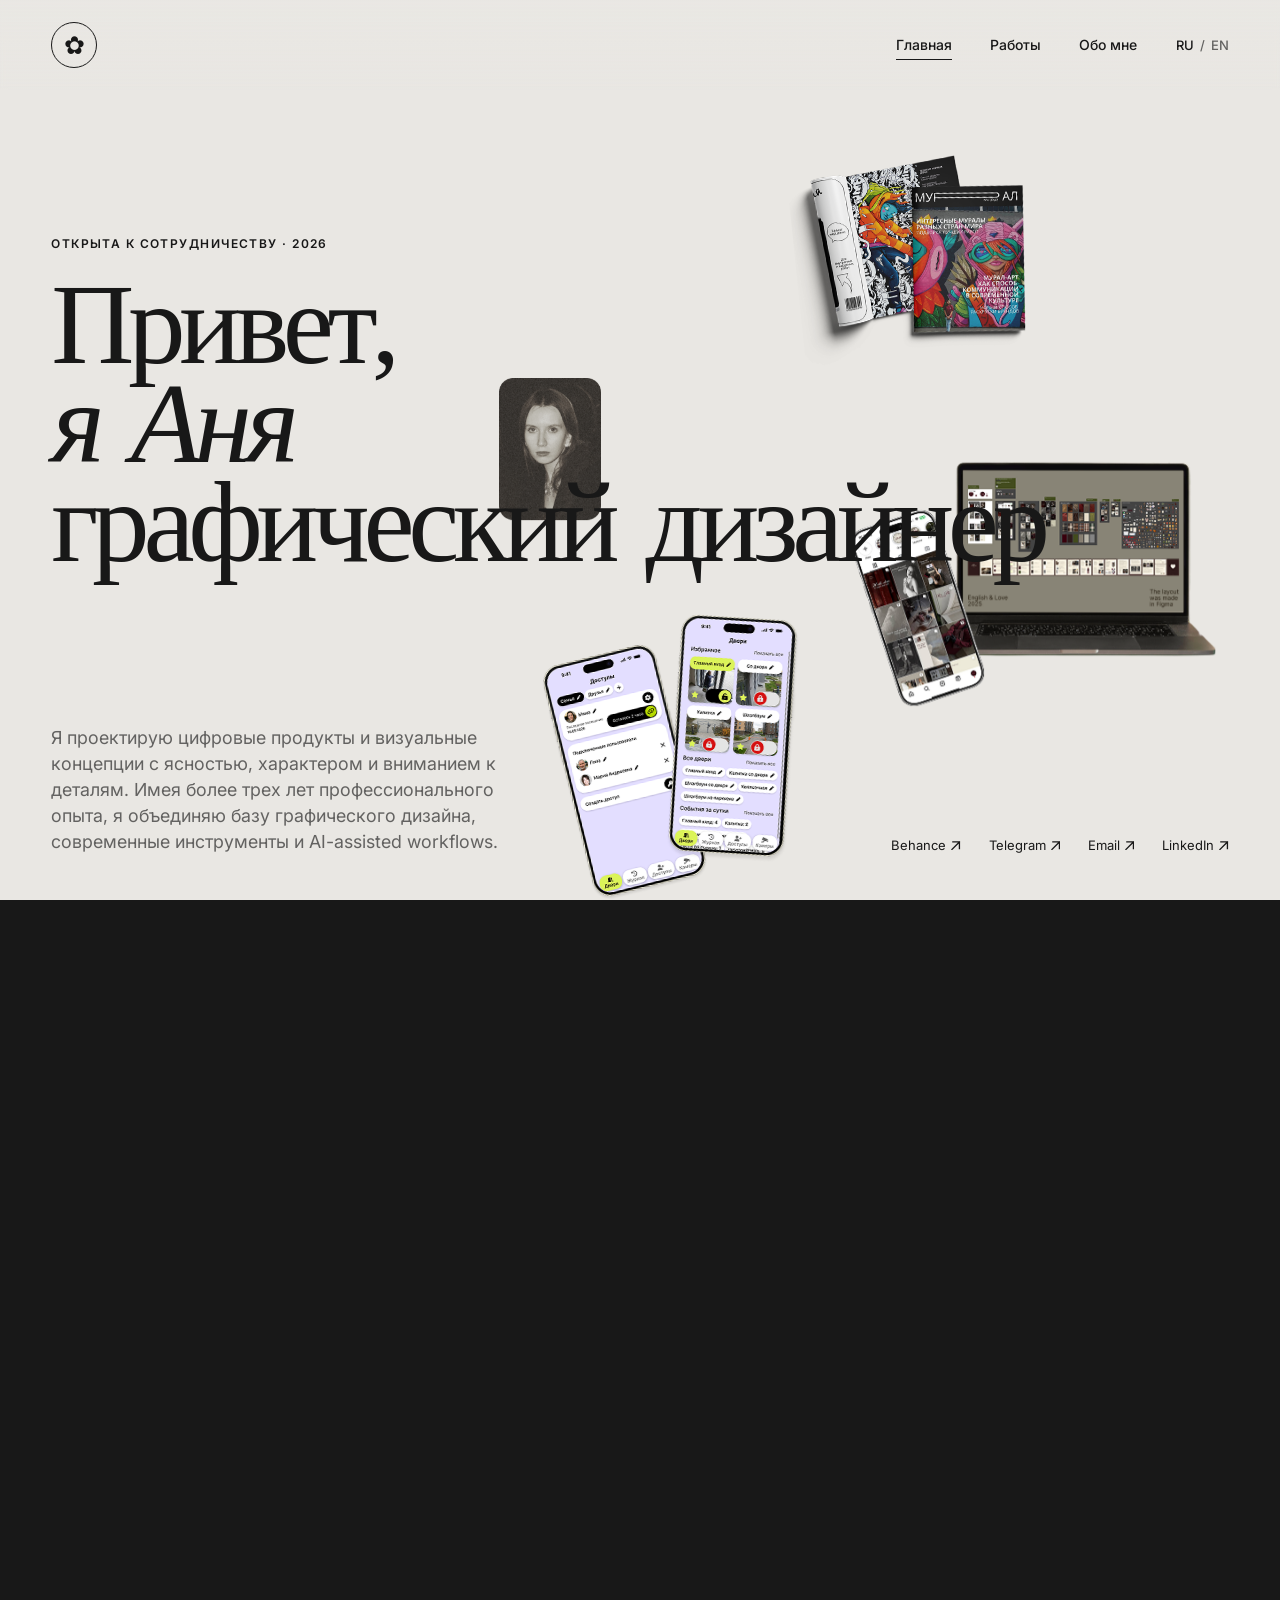
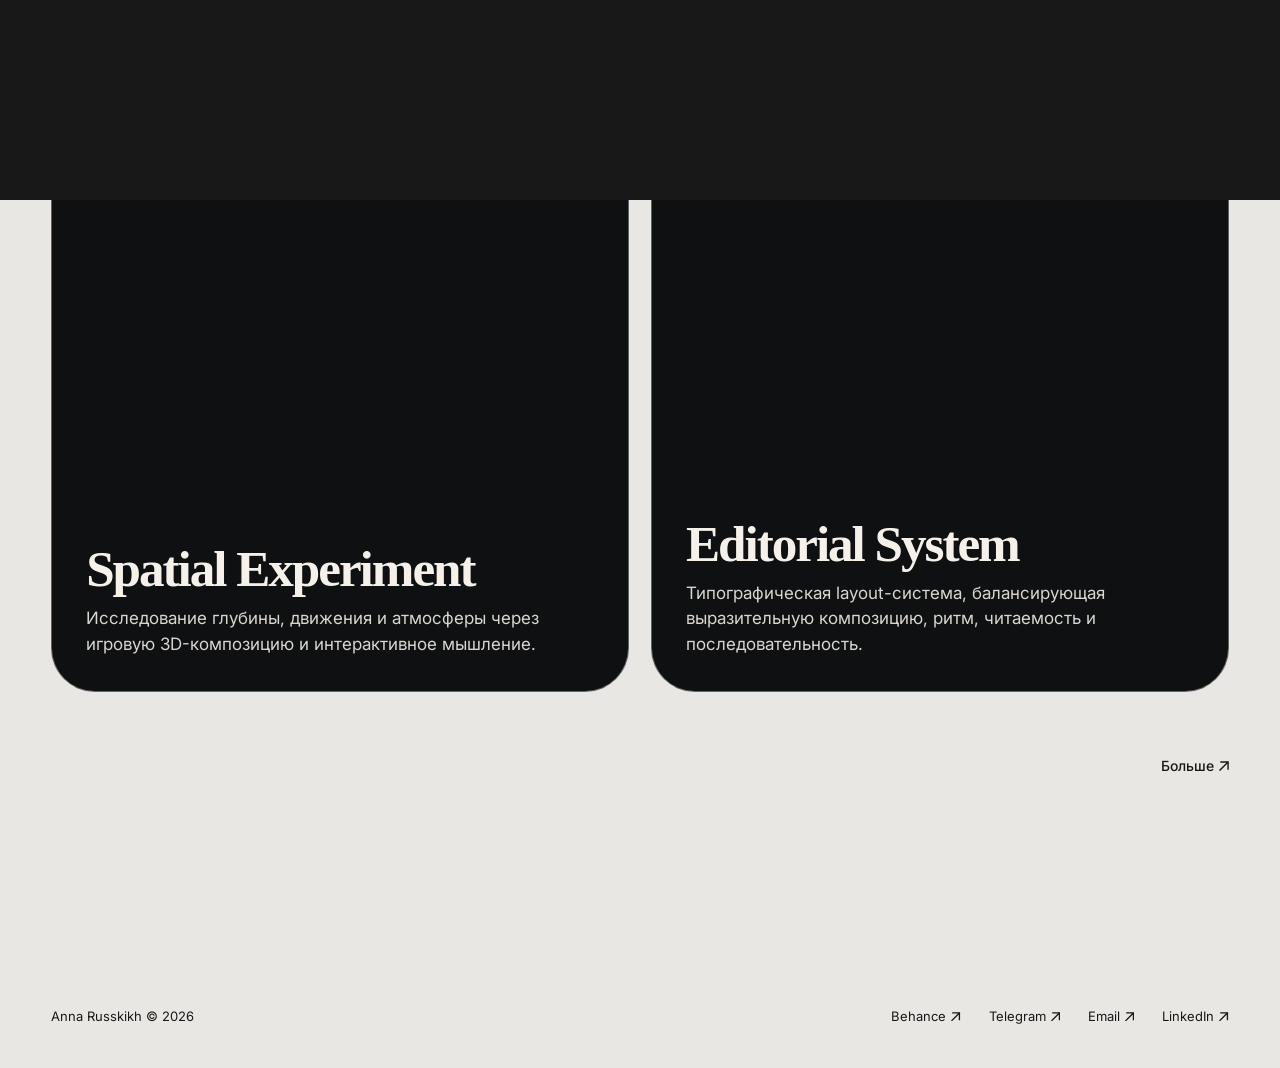
==== commit d483c0f3: "Index fiх13" ====
--- a/index.html
+++ b/index.html
@@ -1,3 +1,108 @@
 <!doctype html>
-<html lang="en"><head><meta charset="UTF-8"><meta name="viewport" content="width=device-width, initial-scale=1.0"><meta name="description" content="Portfolio of Anya Russkikh — graphic designer, digital product designer and visual concept creator."><title>Anya Russkikh — Designer</title><link rel="preconnect" href="https://fonts.googleapis.com"><link rel="preconnect" href="https://fonts.gstatic.com" crossorigin><link href="https://fonts.googleapis.com/css2?family=Inter:wght@100..900&display=swap" rel="stylesheet"><link rel="stylesheet" href="styles.css"><script src="assets/data/projects.js" defer></script><script src="components/Header.js" defer></script><script src="components/Footer.js" defer></script><script src="components/ProjectCard.js" defer></script><script src="script.js" defer></script></head>
-<body data-page="home"><div class="page-transition" aria-hidden="true"></div><div data-header></div><main><section class="hero" id="home"><div class="background-object shape-flower" data-speed="-0.08" aria-hidden="true"></div><div class="background-object shape-orbit" data-speed="0.1" aria-hidden="true"></div><div class="hero-photos" aria-hidden="true"><img class="hero-photo hero-photo--portrait" src="assets/photo/im123.png" alt="" data-mouse-depth="0.028"><img class="hero-photo hero-photo--magazine" src="assets/photo/12dw.png" alt="" data-mouse-depth="0.055"><img class="hero-photo hero-photo--laptop" src="assets/photo/Group%2013019svsv.png" alt="" data-mouse-depth="0.042"><img class="hero-photo hero-photo--phones" src="assets/photo/1342.png" alt="" data-mouse-depth="0.065"></div><div class="hero-copy reveal"><p class="eyebrow">Open to collaboration · 2026</p><h1 class="hero-title variable-proximity no-select" data-proximity aria-label="Hello, I’m Anya graphic designer"><span class="hero-title__line proximity-line" data-proximity-text="Hello,"></span><span class="hero-title__line italic proximity-line" data-proximity-text="I’m Anya"></span><span class="hero-title__line proximity-line" data-proximity-text="graphic designer"></span></h1></div><div class="hero-bottom reveal reveal-delay-1"><p class="hero-intro">I design digital products and visual concepts with clarity, character, and attention to detail. With more than three years of professional experience, I combine a graphic design foundation with modern tools and AI-assisted workflows.</p></div></section><section class="selected-work selected-work--home" id="work"><div class="section-heading reveal"><p class="eyebrow">Selected work</p></div><div class="projects-cards" data-home-project-cards></div></section><section class="home-work-more"><a class="text-link reveal" href="work.html">More ↗</a></section></main><div data-footer></div></body></html>
+<html lang="ru">
+  <head>
+    <meta charset="UTF-8" />
+    <meta name="viewport" content="width=device-width, initial-scale=1.0" />
+    <meta
+      name="description"
+      content="Portfolio of Anya Russkikh — graphic designer, digital product designer and visual concept creator."
+      data-i18n-attr="content:meta.homeDescription"
+    />
+    <title data-i18n="meta.homeTitle">Anya Russkikh — Designer</title>
+    <link rel="preconnect" href="https://fonts.googleapis.com" />
+    <link rel="preconnect" href="https://fonts.gstatic.com" crossorigin />
+    <link
+      href="https://fonts.googleapis.com/css2?family=Inter:wght@100..900&display=swap"
+      rel="stylesheet"
+    />
+    <link rel="stylesheet" href="styles.css" />
+    <script src="assets/data/projects.js" defer></script>
+    <script src="data/translations.js" defer></script>
+    <script src="components/Header.js" defer></script>
+    <script src="components/Footer.js" defer></script>
+    <script src="components/ProjectCard.js" defer></script>
+    <script src="js/i18n.js" defer></script>
+    <script src="script.js" defer></script>
+  </head>
+  <body data-page="home">
+    <div class="page-transition" aria-hidden="true"></div>
+    <div data-header></div>
+    <main>
+      <section class="hero" id="home">
+      
+        <div class="hero-photos" aria-hidden="true">
+          <img
+            class="hero-photo hero-photo--portrait"
+            src="assets/photo/im123.png"
+            alt=""
+            data-mouse-depth="0.08"
+          /><img
+            class="hero-photo hero-photo--magazine"
+            src="assets/photo/12dw.png"
+            alt=""
+            data-mouse-depth="0.13"
+          /><img
+            class="hero-photo hero-photo--laptop"
+            src="assets/photo/Group%2013019svsv.png"
+            alt=""
+            data-mouse-depth="0.1"
+          /><img
+            class="hero-photo hero-photo--phones"
+            src="assets/photo/1342.png"
+            alt=""
+            data-mouse-depth="0.15"
+          />
+        </div>
+        <div class="hero-copy reveal">
+          <p class="eyebrow" data-i18n="home.eyebrow">Open to collaboration · 2026</p>
+          <h1
+            class="hero-title variable-proximity no-select"
+            data-proximity
+            data-i18n-attr="aria-label:home.titleAria"
+            aria-label="Hello, I’m Anya graphic designer"
+          >
+            <span
+              class="hero-title__line proximity-line"
+              data-i18n-proximity="home.hello"
+              data-proximity-text="Hello,"
+            ></span
+            ><span
+              class="hero-title__line italic proximity-line"
+              data-i18n-proximity="home.name"
+              data-proximity-text="I’m Anya"
+            ></span
+            ><span
+              class="hero-title__line proximity-line"
+              data-i18n-proximity="home.role"
+              data-proximity-text="graphic designer"
+            ></span>
+          </h1>
+        </div>
+        <div class="hero-bottom reveal reveal-delay-1">
+          <p class="hero-intro" data-i18n="home.intro">
+            I design digital products and visual concepts with clarity,
+            character, and attention to detail. With more than three years of
+            professional experience, I combine a graphic design foundation with
+            modern tools and AI-assisted workflows.
+          </p>
+          <div class="hero-social social-links">
+            <a href="https://www.behance.net/anyarusskikh" target="_blank" rel="noreferrer"><span data-i18n="links.behance">Behance</span><span data-link-arrow></span></a>
+            <a href="https://t.me/annquietlyme/" target="_blank" rel="noreferrer"><span data-i18n="links.telegram">Telegram</span><span data-link-arrow></span></a>
+            <a href="mailto:annquietly@mail.ru"><span data-i18n="links.email">Email</span><span data-link-arrow></span></a>
+            <a href="https://ru.linkedin.com/" target="_blank" rel="noreferrer"><span data-i18n="links.linkedin">LinkedIn</span><span data-link-arrow></span></a>
+          </div>
+        </div>
+      </section>
+      <section class="selected-work selected-work--home" id="work">
+        <div class="section-heading reveal">
+          <p class="eyebrow" data-i18n="home.selectedWork">Selected work</p>
+        </div>
+        <div class="projects-cards" data-home-project-cards></div>
+      </section>
+      <section class="home-work-more">
+        <a class="text-link reveal" href="work.html"><span data-i18n="home.more">More</span><span data-link-arrow></span></a>
+      </section>
+    </main>
+    <div data-footer></div>
+  </body>
+</html>
--- a/styles.css
+++ b/styles.css
@@ -85,6 +85,12 @@
   gap: clamp(18px, 3vw, 44px);
 }
 
+.header-actions {
+  display: flex;
+  align-items: center;
+  gap: clamp(18px, 3vw, 44px);
+}
+
 .nav-link {
   position: relative;
   font-size: 14px;
@@ -107,6 +113,30 @@
   right: 0;
 }
 
+.language-switch {
+  display: inline-flex;
+  align-items: center;
+  gap: 6px;
+  color: var(--muted);
+  font-size: 13px;
+  font-weight: 500;
+}
+
+.language-switch button {
+  padding: 0;
+  border: 0;
+  color: inherit;
+  background: transparent;
+  font: inherit;
+  cursor: pointer;
+  transition: color 220ms ease;
+}
+
+.language-switch button:hover,
+.language-switch button.is-active {
+  color: var(--ink);
+}
+
 .page-transition {
   position: fixed;
   inset: 0;
@@ -164,8 +194,8 @@
 }
 
 .hero-photo--portrait {
-  top: 25%;
-  left: 40%;
+  top: 42%;
+  left: 39%;
   z-index: 2;
   width: clamp(72px, 8vw, 126px);
 }
@@ -253,6 +283,24 @@
 .footer-email,
 .contact-email {
   position: relative;
+}
+
+.social-links a,
+.text-link {
+  display: inline-flex;
+  align-items: baseline;
+  gap: 5px;
+}
+
+.link-arrow {
+  width: 0.72em;
+  height: 0.72em;
+  flex: 0 0 auto;
+  stroke: currentColor;
+  stroke-width: 1.4;
+  stroke-linecap: square;
+  stroke-linejoin: miter;
+  fill: none;
 }
 
 .social-links a::after,
@@ -535,6 +583,20 @@
   border-top: 1px solid var(--line);
 }
 
+.about-photo {
+  grid-column: 2;
+  grid-row: 1;
+  align-self: end;
+  justify-self: end;
+  max-width: 360px;
+  margin: 0;
+}
+
+.about-photo img {
+  width: 100%;
+  height: auto;
+}
+
 .about-intro p {
   max-width: 750px;
   margin: 0;
@@ -545,6 +607,8 @@
 }
 
 .about-copy {
+  grid-column: 1;
+  grid-row: 1;
   align-self: end;
 }
 
@@ -632,6 +696,10 @@
 
 .social-links-footer {
   justify-content: flex-end;
+}
+
+.hero-social {
+  align-self: end;
 }
 
 .reveal {
@@ -1299,8 +1367,8 @@
 .project-meta span { margin: 0 12px; color: var(--ink); }
 
 .project-gallery { padding: 0 var(--page-padding); }
-.project-gallery__frame { position: relative; overflow: hidden; background: #0f1012; }
-.project-gallery__frame img { width: 100%; aspect-ratio: 16 / 9; object-fit: cover; transition: opacity 180ms ease, transform 500ms cubic-bezier(.2,.8,.2,1); }
+.project-gallery__frame { position: relative; display: grid; place-items: center; overflow: hidden; background: #0f1012; }
+.project-gallery__frame img { width: 100%; height: auto; max-height: min(78svh, 820px); object-fit: contain; transition: opacity 180ms ease, transform 500ms cubic-bezier(.2,.8,.2,1); }
 .project-gallery__frame img.is-changing { opacity: 0; transform: scale(1.02); }
 
 .gallery-control {
@@ -1351,12 +1419,26 @@
 .project-description__item > p:last-child { margin: 0; max-width: 420px; color: var(--muted); font-size: clamp(16px, 1.4vw, 20px); }
 .project-description .eyebrow { margin-bottom: 18px; }
 
-.latest-work { display: flex; justify-content: space-between; align-items: baseline; padding-top: 30px; padding-bottom: var(--footer-margin); border-top: 1px solid var(--line); }
+.latest-work { display: flex; justify-content: space-between; align-items: baseline; padding-top: 30px; padding-bottom: clamp(32px, 5vw, 70px); border-top: 0; }
 .latest-work .eyebrow { margin: 0; }
 .latest-work .text-link { font-size: 14px; }
 .project-not-found { min-height: 70svh; padding: calc(var(--header-height) + var(--section-gap)) var(--page-padding) var(--footer-margin); }
 
 .experience-row { grid-template-columns: repeat(3, minmax(0, 1fr)); gap: clamp(18px, 3vw, 48px); }
+
+body[data-page="about"] .about-grid {
+  border-top: 0;
+  padding-bottom: clamp(36px, 5vw, 70px);
+}
+
+body[data-page="about"] .experience-section {
+  border-top: 0;
+  padding-top: 0;
+}
+
+body[data-page="work"] .selected-work {
+  padding-bottom: clamp(48px, 6vw, 88px);
+}
 
 .site-footer {
   min-height: 0;
@@ -1365,8 +1447,8 @@
   margin-top: 0;
   padding: var(--footer-margin) var(--page-padding) 42px;
 }
-.footer-links { justify-content: flex-start; }
-.footer-copyright { justify-self: end; margin: 0; font-size: 13px; }
+.footer-links { justify-content: flex-end; }
+.footer-copyright { justify-self: start; margin: 0; font-size: 13px; }
 
 @media (max-width: 900px) {
   .project-description { grid-template-columns: 1fr; }
@@ -1375,27 +1457,113 @@
   .experience-row span:nth-child(2),
   .experience-row span:nth-child(3) { grid-column: auto; grid-row: auto; }
 
-  .hero-photo--portrait { left: 50%; top: 20%; }
-  .hero-photo--magazine { right: 5%; top: 14%; }
-  .hero-photo--laptop { right: -4%; bottom: 21%; }
-  .hero-photo--phones { left: 49%; bottom: 5%; }
+  .hero {
+    min-height: auto;
+    padding-bottom: clamp(34px, 7vw, 60px);
+  }
+
+  .hero-copy {
+    align-self: start;
+    margin-bottom: clamp(34px, 7vw, 56px);
+  }
+
+  .hero-title {
+    margin-top: clamp(132px, 20vw, 172px);
+  }
+
+  .hero-bottom {
+    gap: 22px;
+  }
+
+  .hero-intro {
+    max-width: 680px;
+  }
+
+  .hero-photos {
+    opacity: 1;
+  }
+
+  .hero-photo:not(.hero-photo--portrait) {
+    display: none;
+  }
+
+  .hero-photo--portrait {
+    left: var(--page-padding);
+    top: calc(var(--header-height) + 122px);
+    width: clamp(78px, 18vw, 132px);
+  }
+
+  .about-grid {
+    gap: clamp(28px, 6vw, 52px);
+  }
+
+  .about-photo,
+  .about-copy {
+    grid-column: 1;
+  }
+
+  .about-photo {
+    grid-row: 1;
+    justify-self: start;
+    max-width: 220px;
+  }
+
+  .about-copy {
+    grid-row: 2;
+  }
+
+  .selected-work,
+  .experience-section,
+  .about-grid {
+    padding-top: clamp(48px, 8vw, 72px);
+    padding-bottom: clamp(48px, 8vw, 72px);
+  }
+
+  body[data-page="about"] .about-grid {
+    padding-bottom: clamp(24px, 5vw, 42px);
+  }
+
+  body[data-page="about"] .experience-section {
+    padding-top: 0;
+  }
+
+  body[data-page="work"] .selected-work {
+    padding-bottom: clamp(40px, 7vw, 72px);
+  }
 }
 
 @media (max-width: 560px) {
   .project-filters { gap: 24px; margin-right: calc(var(--page-padding) * -1); padding-right: var(--page-padding); }
   .project-hero { min-height: 60svh; }
-  .project-gallery__frame img { aspect-ratio: 1 / 1; }
+  .project-gallery__frame img { max-height: 72svh; }
   .gallery-control { width: 44px; height: 44px; opacity: 1; transform: translateY(-50%) scale(1); }
   .gallery-control--previous { left: 12px; }
   .gallery-control--next { right: 12px; }
   .gallery-cursor { display: none; }
   .project-gallery__frame { cursor: pointer; }
-  .hero-photos { opacity: .55; }
-  .hero-photo--portrait { top: 17%; left: 62%; width: 62px; }
-  .hero-photo--magazine { top: 11%; right: -8%; width: 145px; }
-  .hero-photo--laptop { right: -18%; bottom: 22%; width: 220px; }
-  .hero-photo--phones { left: 40%; bottom: 5%; width: 155px; }
+  .hero-title {
+    margin-top: 118px;
+  }
+
+  .hero-photo--portrait {
+    top: calc(var(--header-height) + 112px);
+    left: var(--page-padding);
+    width: 74px;
+  }
+
+  .hero-social {
+    justify-content: flex-start;
+  }
+
+  .header-actions {
+    gap: 14px;
+  }
+
+  .language-switch {
+    font-size: 12px;
+  }
   .experience-row { grid-template-columns: 1fr; gap: 10px; }
   .site-footer { grid-template-columns: 1fr; gap: 40px; }
   .footer-copyright { justify-self: start; }
-}
+  .footer-links { justify-content: flex-start; }
+}
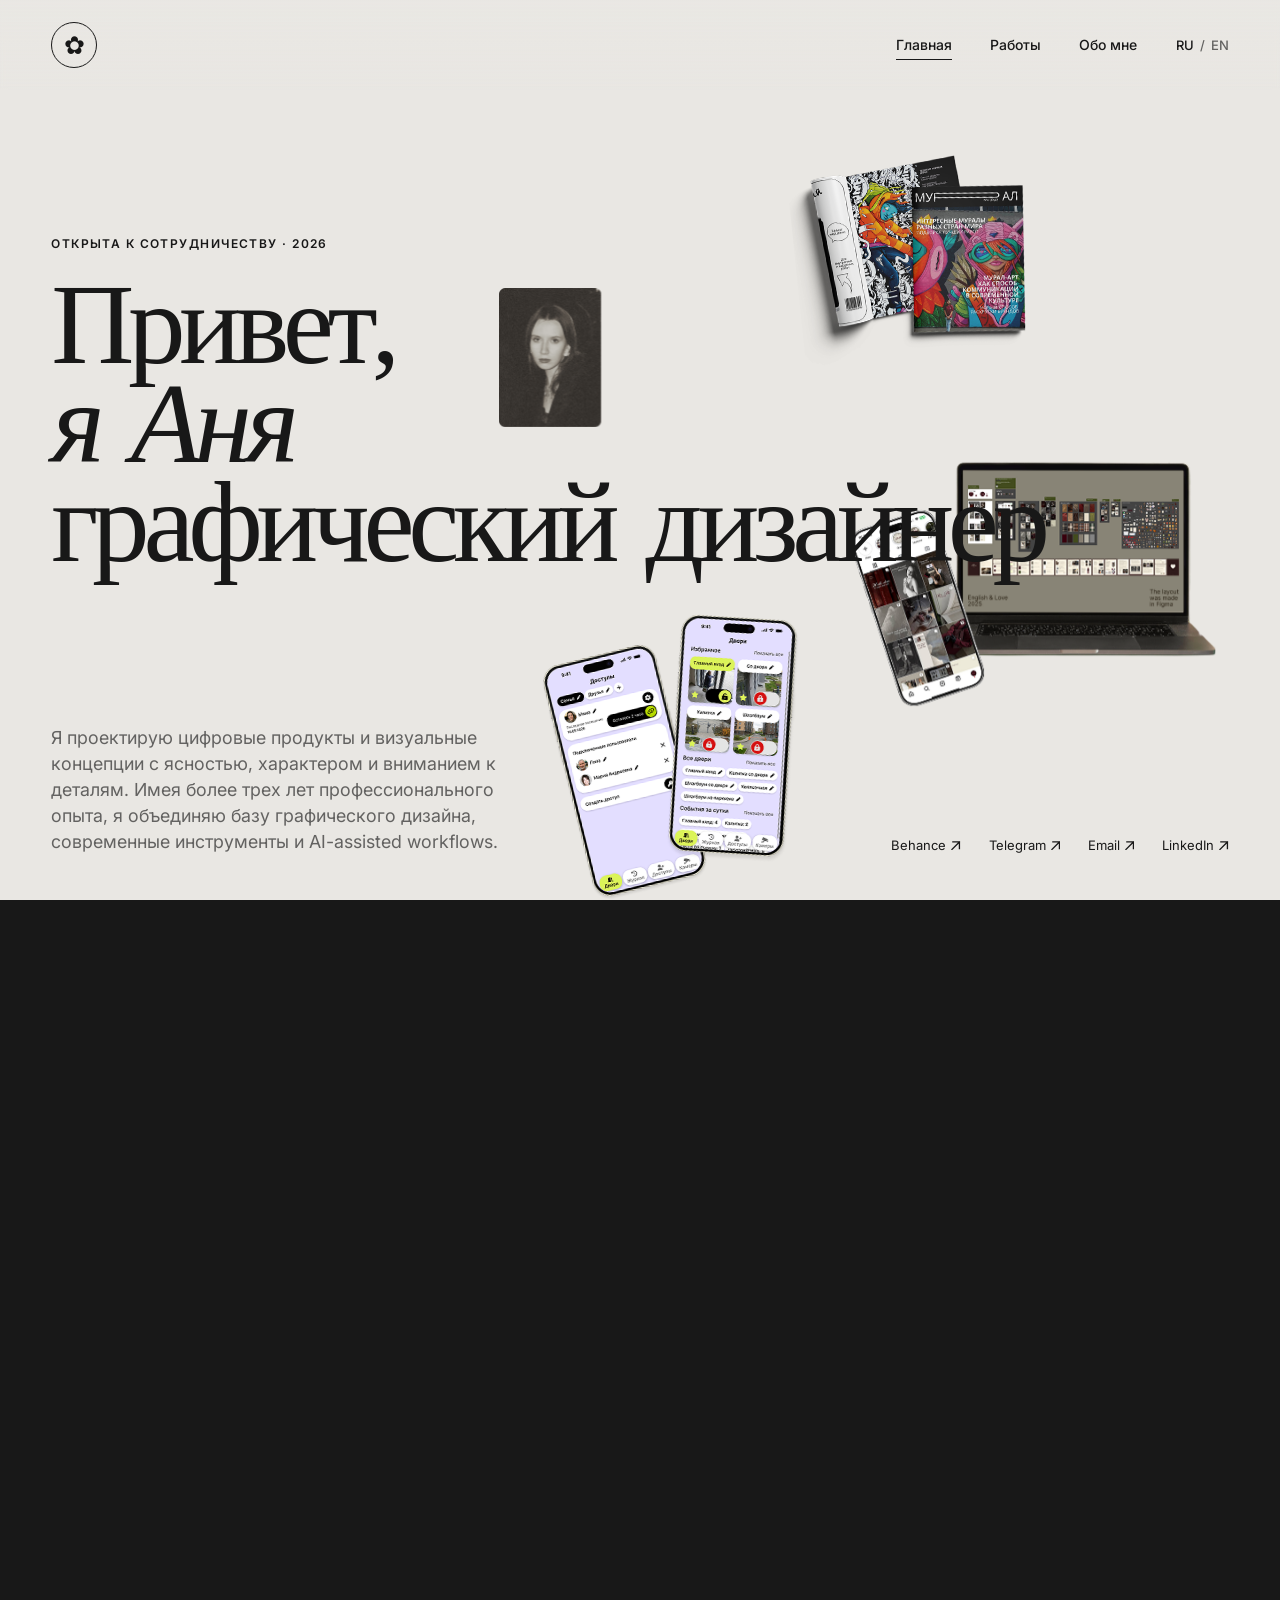
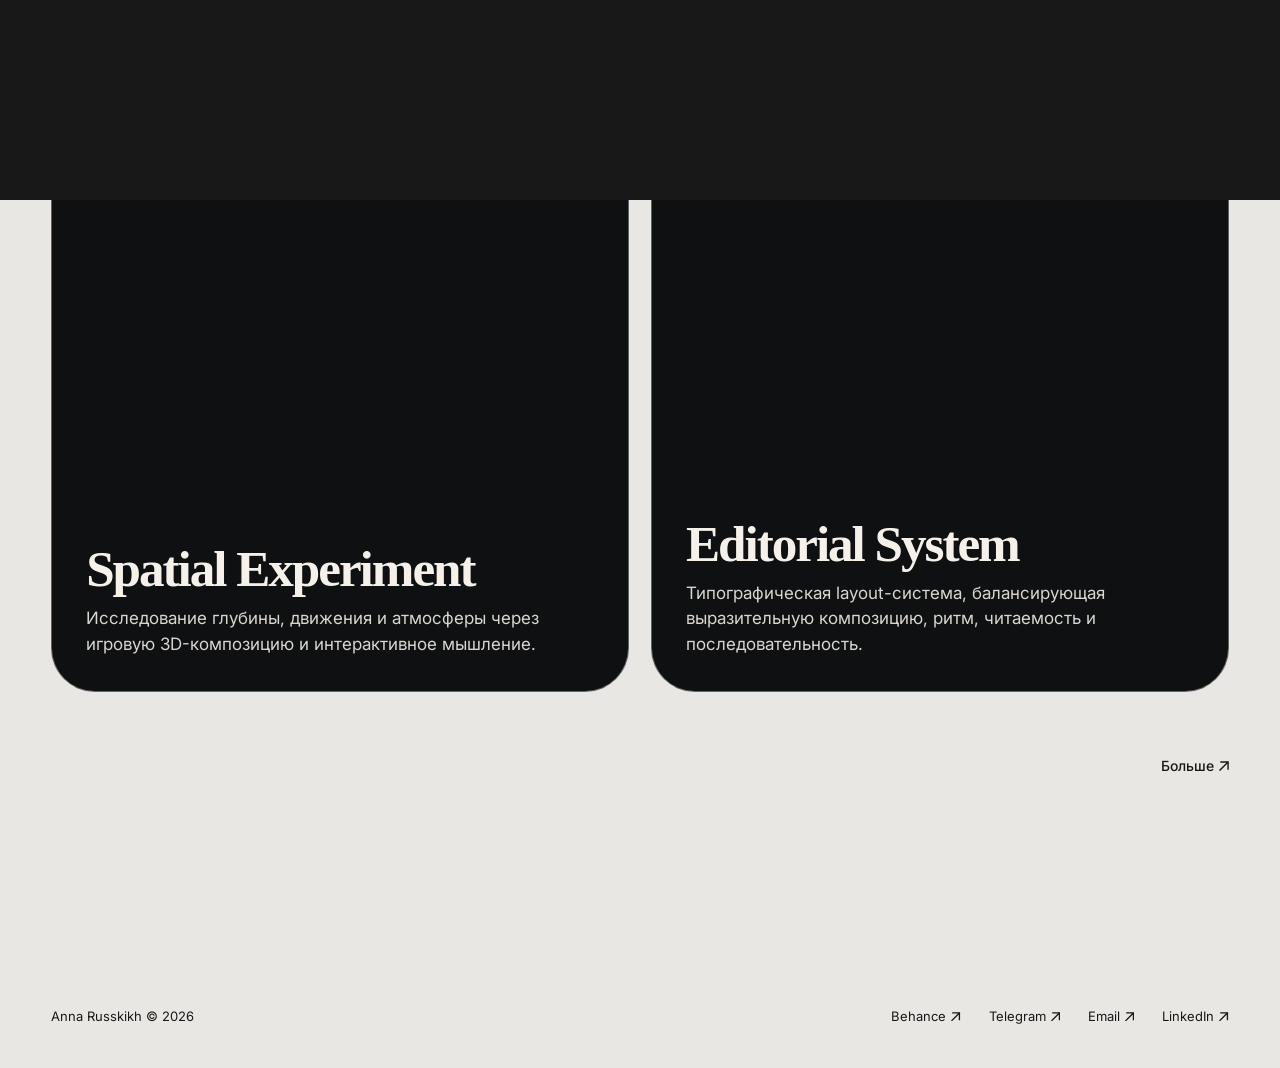
==== commit d408ee4b: "Index fiх14" ====
--- a/index.html
+++ b/index.html
@@ -33,9 +33,9 @@
         <div class="hero-photos" aria-hidden="true">
           <img
             class="hero-photo hero-photo--portrait"
-            src="assets/photo/im123.png"
+            src="assets/photo/Anna_0.png"
             alt=""
-            data-mouse-depth="0.08"
+            data-mouse-depth="0.10"
           /><img
             class="hero-photo hero-photo--magazine"
             src="assets/photo/12dw.png"
--- a/styles.css
+++ b/styles.css
@@ -1,5 +1,5 @@
 :root {
-  --bg: #E9E7E3;
+  --bg: #e9e7e3;
   --ink: #181818;
   --line: rgba(24, 24, 24, 0.28);
   --muted: rgba(24, 24, 24, 0.64);
@@ -9,7 +9,8 @@
   --section-gap: clamp(72px, 9vw, 132px);
   --footer-margin: clamp(72px, 9vw, 132px);
   --page-gutter: var(--page-padding);
-  --serif: "Iowan Old Style", "Palatino Linotype", "Book Antiqua", Georgia, serif;
+  --serif:
+    "Iowan Old Style", "Palatino Linotype", "Book Antiqua", Georgia, serif;
   --sans: "Inter", Arial, sans-serif;
 }
 
@@ -59,7 +60,11 @@
   align-items: center;
   justify-content: space-between;
   padding: 0 var(--page-gutter);
-  background: linear-gradient(to bottom, rgba(233, 231, 227, 0.96), rgba(233, 231, 227, 0));
+  background: linear-gradient(
+    to bottom,
+    rgba(233, 231, 227, 0.96),
+    rgba(233, 231, 227, 0)
+  );
   backdrop-filter: blur(3px);
 }
 
@@ -71,7 +76,10 @@
   border: 1px solid var(--ink);
   border-radius: 50%;
   font-size: 25px;
-  transition: transform 500ms cubic-bezier(.2,.8,.2,1), background-color 300ms, color 300ms;
+  transition:
+    transform 500ms cubic-bezier(0.2, 0.8, 0.2, 1),
+    background-color 300ms,
+    color 300ms;
 }
 
 .home-flower:hover {
@@ -147,11 +155,13 @@
 }
 
 body.is-leaving .page-transition {
-  animation: page-cover 450ms cubic-bezier(.76, 0, .24, 1) forwards;
+  animation: page-cover 450ms cubic-bezier(0.76, 0, 0.24, 1) forwards;
 }
 
 @keyframes page-cover {
-  to { transform: translateY(0); }
+  to {
+    transform: translateY(0);
+  }
 }
 
 .hero,
@@ -189,12 +199,13 @@
   display: block;
   height: auto;
   will-change: transform;
-  transition: transform 700ms cubic-bezier(.2,.8,.2,1);
-  transform: translate3d(var(--mouse-x), var(--mouse-y), 0) rotate(var(--photo-rotate, 0deg));
+  transition: transform 700ms cubic-bezier(0.2, 0.8, 0.2, 1);
+  transform: translate3d(var(--mouse-x), var(--mouse-y), 0)
+    rotate(var(--photo-rotate, 0deg));
 }
 
 .hero-photo--portrait {
-  top: 42%;
+  top: 32%;
   left: 39%;
   z-index: 2;
   width: clamp(72px, 8vw, 126px);
@@ -416,7 +427,9 @@
   align-items: center;
   min-height: clamp(110px, 12vw, 170px);
   border-top: 1px solid var(--line);
-  transition: padding 350ms cubic-bezier(.2,.8,.2,1), opacity 250ms ease;
+  transition:
+    padding 350ms cubic-bezier(0.2, 0.8, 0.2, 1),
+    opacity 250ms ease;
 }
 
 .project-row:last-child,
@@ -465,7 +478,9 @@
   opacity: 0;
   pointer-events: none;
   transform: translate3d(-50%, -50%, 0) scale(0.82) rotate(-2deg);
-  transition: opacity 180ms ease, transform 350ms cubic-bezier(.2,.8,.2,1);
+  transition:
+    opacity 180ms ease,
+    transform 350ms cubic-bezier(0.2, 0.8, 0.2, 1);
 }
 
 .hover-preview.is-visible {
@@ -477,10 +492,6 @@
   width: 100%;
   height: 100%;
   object-fit: cover;
-}
-
-.home-about {
-  
 }
 
 .large-statement {
@@ -547,7 +558,10 @@
   max-height: 0;
   overflow: hidden;
   opacity: 0;
-  transition: max-height 700ms cubic-bezier(.2,.8,.2,1), opacity 400ms ease, padding 500ms ease;
+  transition:
+    max-height 700ms cubic-bezier(0.2, 0.8, 0.2, 1),
+    opacity 400ms ease,
+    padding 500ms ease;
 }
 
 .work-item:target .work-details,
@@ -671,8 +685,6 @@
   align-items: end;
   gap: 40px;
   padding: clamp(90px, 12vw, 180px) var(--page-gutter) 42px;
-  
-  
 }
 
 .footer-title {
@@ -705,7 +717,9 @@
 .reveal {
   opacity: 0;
   transform: translateY(28px);
-  transition: opacity 800ms cubic-bezier(.2,.8,.2,1), transform 800ms cubic-bezier(.2,.8,.2,1);
+  transition:
+    opacity 800ms cubic-bezier(0.2, 0.8, 0.2, 1),
+    transform 800ms cubic-bezier(0.2, 0.8, 0.2, 1);
 }
 
 .reveal-delay-1 {
@@ -870,25 +884,10 @@
     scroll-behavior: auto;
   }
 
-
   .background-object {
     transform: none;
   }
 }
-
-
-
-
-
-
-
-
-
-
-
-
-
-
 
 .selected-work {
   padding: clamp(111px, 13vw, 2px) var(--page-gutter);
@@ -933,7 +932,9 @@
   inset: 0;
   z-index: 1;
   opacity: 0;
-  transition: opacity 0.35s ease, transform 0.45s ease;
+  transition:
+    opacity 0.35s ease,
+    transform 0.45s ease;
   transform: scale(1.04);
 }
 
@@ -1055,7 +1056,6 @@
   }
 }
 
-
 /* Главный заголовок */
 
 .hero-title {
@@ -1129,12 +1129,6 @@
   -ms-user-select: none;
 }
 
-
-
-
-
-
-
 /* Эффект изменения толщины букв возле курсора */
 
 .variable-proximity {
@@ -1222,7 +1216,6 @@
     transition: none;
   }
 }
-
 
 @media (max-width: 900px) {
   .projects-cards {
@@ -1314,7 +1307,9 @@
   scrollbar-width: none;
 }
 
-.project-filters::-webkit-scrollbar { display: none; }
+.project-filters::-webkit-scrollbar {
+  display: none;
+}
 
 .project-filters button {
   position: relative;
@@ -1336,13 +1331,17 @@
   left: 0;
   height: 1px;
   background: currentColor;
-  transition: right 300ms cubic-bezier(.2,.8,.2,1);
+  transition: right 300ms cubic-bezier(0.2, 0.8, 0.2, 1);
 }
 
 .project-filters button:hover,
-.project-filters button.is-active { color: var(--ink); }
+.project-filters button.is-active {
+  color: var(--ink);
+}
 .project-filters button:hover::after,
-.project-filters button.is-active::after { right: 0; }
+.project-filters button.is-active::after {
+  right: 0;
+}
 
 .project-hero {
   min-height: min(72svh, 760px);
@@ -1364,33 +1363,72 @@
   color: var(--muted);
 }
 
-.project-meta span { margin: 0 12px; color: var(--ink); }
-
-.project-gallery { padding: 0 var(--page-padding); }
-.project-gallery__frame { position: relative; display: grid; place-items: center; overflow: hidden; background: #0f1012; }
-.project-gallery__frame img { width: 100%; height: auto; max-height: min(78svh, 820px); object-fit: contain; transition: opacity 180ms ease, transform 500ms cubic-bezier(.2,.8,.2,1); }
-.project-gallery__frame img.is-changing { opacity: 0; transform: scale(1.02); }
+.project-meta span {
+  margin: 0 12px;
+  color: var(--ink);
+}
+
+.project-gallery {
+  padding: 0 var(--page-padding);
+}
+.project-gallery__frame {
+  position: relative;
+  display: grid;
+  place-items: center;
+  overflow: hidden;
+  background: #0f1012;
+}
+.project-gallery__frame img {
+  width: 100%;
+  height: auto;
+  max-height: min(78svh, 820px);
+  object-fit: contain;
+  transition:
+    opacity 180ms ease,
+    transform 500ms cubic-bezier(0.2, 0.8, 0.2, 1);
+}
+.project-gallery__frame img.is-changing {
+  opacity: 0;
+  transform: scale(1.02);
+}
 
 .gallery-control {
   position: absolute;
   top: 50%;
   width: 52px;
   height: 52px;
-  border: 1px solid rgba(255,255,255,.65);
+  border: 1px solid rgba(255, 255, 255, 0.65);
   border-radius: 50%;
   color: #fff;
-  background: rgba(24,24,24,.34);
+  background: rgba(24, 24, 24, 0.34);
   font-size: 22px;
   opacity: 0;
   cursor: pointer;
-  transform: translateY(-50%) scale(.9);
-  transition: opacity 250ms ease, transform 250ms ease, background 250ms ease;
-}
-.gallery-control:hover { background: var(--ink); }
-.gallery-control--previous { left: 24px; }
-.gallery-control--next { right: 24px; }
-.project-gallery__frame:hover .gallery-control { opacity: 1; transform: translateY(-50%) scale(1); }
-.gallery-count { margin: 14px 0 0; font-size: 13px; color: var(--muted); text-align: right; }
+  transform: translateY(-50%) scale(0.9);
+  transition:
+    opacity 250ms ease,
+    transform 250ms ease,
+    background 250ms ease;
+}
+.gallery-control:hover {
+  background: var(--ink);
+}
+.gallery-control--previous {
+  left: 24px;
+}
+.gallery-control--next {
+  right: 24px;
+}
+.project-gallery__frame:hover .gallery-control {
+  opacity: 1;
+  transform: translateY(-50%) scale(1);
+}
+.gallery-count {
+  margin: 14px 0 0;
+  font-size: 13px;
+  color: var(--muted);
+  text-align: right;
+}
 
 .gallery-cursor {
   position: absolute;
@@ -1411,20 +1449,57 @@
   transition: opacity 180ms ease;
 }
 
-.project-gallery__frame { cursor: none; }
-.project-gallery__frame:hover .gallery-cursor { opacity: 1; }
-.gallery-count { text-align: center; }
-
-.project-description { display: grid; grid-template-columns: repeat(3, minmax(0, 1fr)); gap: clamp(28px, 5vw, 84px); padding-top: var(--section-gap); padding-bottom: var(--section-gap); }
-.project-description__item > p:last-child { margin: 0; max-width: 420px; color: var(--muted); font-size: clamp(16px, 1.4vw, 20px); }
-.project-description .eyebrow { margin-bottom: 18px; }
-
-.latest-work { display: flex; justify-content: space-between; align-items: baseline; padding-top: 30px; padding-bottom: clamp(32px, 5vw, 70px); border-top: 0; }
-.latest-work .eyebrow { margin: 0; }
-.latest-work .text-link { font-size: 14px; }
-.project-not-found { min-height: 70svh; padding: calc(var(--header-height) + var(--section-gap)) var(--page-padding) var(--footer-margin); }
-
-.experience-row { grid-template-columns: repeat(3, minmax(0, 1fr)); gap: clamp(18px, 3vw, 48px); }
+.project-gallery__frame {
+  cursor: none;
+}
+.project-gallery__frame:hover .gallery-cursor {
+  opacity: 1;
+}
+.gallery-count {
+  text-align: center;
+}
+
+.project-description {
+  display: grid;
+  grid-template-columns: repeat(3, minmax(0, 1fr));
+  gap: clamp(28px, 5vw, 84px);
+  padding-top: var(--section-gap);
+  padding-bottom: var(--section-gap);
+}
+.project-description__item > p:last-child {
+  margin: 0;
+  max-width: 420px;
+  color: var(--muted);
+  font-size: clamp(16px, 1.4vw, 20px);
+}
+.project-description .eyebrow {
+  margin-bottom: 18px;
+}
+
+.latest-work {
+  display: flex;
+  justify-content: space-between;
+  align-items: baseline;
+  padding-top: 30px;
+  padding-bottom: clamp(32px, 5vw, 70px);
+  border-top: 0;
+}
+.latest-work .eyebrow {
+  margin: 0;
+}
+.latest-work .text-link {
+  font-size: 14px;
+}
+.project-not-found {
+  min-height: 70svh;
+  padding: calc(var(--header-height) + var(--section-gap)) var(--page-padding)
+    var(--footer-margin);
+}
+
+.experience-row {
+  grid-template-columns: repeat(3, minmax(0, 1fr));
+  gap: clamp(18px, 3vw, 48px);
+}
 
 body[data-page="about"] .about-grid {
   border-top: 0;
@@ -1447,15 +1522,30 @@
   margin-top: 0;
   padding: var(--footer-margin) var(--page-padding) 42px;
 }
-.footer-links { justify-content: flex-end; }
-.footer-copyright { justify-self: start; margin: 0; font-size: 13px; }
+.footer-links {
+  justify-content: flex-end;
+}
+.footer-copyright {
+  justify-self: start;
+  margin: 0;
+  font-size: 13px;
+}
 
 @media (max-width: 900px) {
-  .project-description { grid-template-columns: 1fr; }
-  .project-description__item { max-width: 640px; }
-  .experience-row { grid-template-columns: repeat(3, minmax(0, 1fr)); }
+  .project-description {
+    grid-template-columns: 1fr;
+  }
+  .project-description__item {
+    max-width: 640px;
+  }
+  .experience-row {
+    grid-template-columns: repeat(3, minmax(0, 1fr));
+  }
   .experience-row span:nth-child(2),
-  .experience-row span:nth-child(3) { grid-column: auto; grid-row: auto; }
+  .experience-row span:nth-child(3) {
+    grid-column: auto;
+    grid-row: auto;
+  }
 
   .hero {
     min-height: auto;
@@ -1488,9 +1578,9 @@
   }
 
   .hero-photo--portrait {
-    left: var(--page-padding);
-    top: calc(var(--header-height) + 122px);
-    width: clamp(78px, 18vw, 132px);
+    left: 4%;
+    top: calc(var(--header-height) + 80px);
+    width: clamp(78px, 12vw, 132px);
   }
 
   .about-grid {
@@ -1533,21 +1623,42 @@
 }
 
 @media (max-width: 560px) {
-  .project-filters { gap: 24px; margin-right: calc(var(--page-padding) * -1); padding-right: var(--page-padding); }
-  .project-hero { min-height: 60svh; }
-  .project-gallery__frame img { max-height: 72svh; }
-  .gallery-control { width: 44px; height: 44px; opacity: 1; transform: translateY(-50%) scale(1); }
-  .gallery-control--previous { left: 12px; }
-  .gallery-control--next { right: 12px; }
-  .gallery-cursor { display: none; }
-  .project-gallery__frame { cursor: pointer; }
+  .project-filters {
+    gap: 24px;
+    margin-right: calc(var(--page-padding) * -1);
+    padding-right: var(--page-padding);
+  }
+  .project-hero {
+    min-height: 60svh;
+  }
+  .project-gallery__frame img {
+    max-height: 72svh;
+  }
+  .gallery-control {
+    width: 44px;
+    height: 44px;
+    opacity: 1;
+    transform: translateY(-50%) scale(1);
+  }
+  .gallery-control--previous {
+    left: 12px;
+  }
+  .gallery-control--next {
+    right: 12px;
+  }
+  .gallery-cursor {
+    display: none;
+  }
+  .project-gallery__frame {
+    cursor: pointer;
+  }
   .hero-title {
     margin-top: 118px;
   }
 
   .hero-photo--portrait {
-    top: calc(var(--header-height) + 112px);
-    left: var(--page-padding);
+    top: calc(var(--header-height) + 85px);
+    left: 4%;
     width: 74px;
   }
 
@@ -1562,8 +1673,18 @@
   .language-switch {
     font-size: 12px;
   }
-  .experience-row { grid-template-columns: 1fr; gap: 10px; }
-  .site-footer { grid-template-columns: 1fr; gap: 40px; }
-  .footer-copyright { justify-self: start; }
-  .footer-links { justify-content: flex-start; }
-}
+  .experience-row {
+    grid-template-columns: 1fr;
+    gap: 10px;
+  }
+  .site-footer {
+    grid-template-columns: 1fr;
+    gap: 40px;
+  }
+  .footer-copyright {
+    justify-self: start;
+  }
+  .footer-links {
+    justify-content: flex-start;
+  }
+}
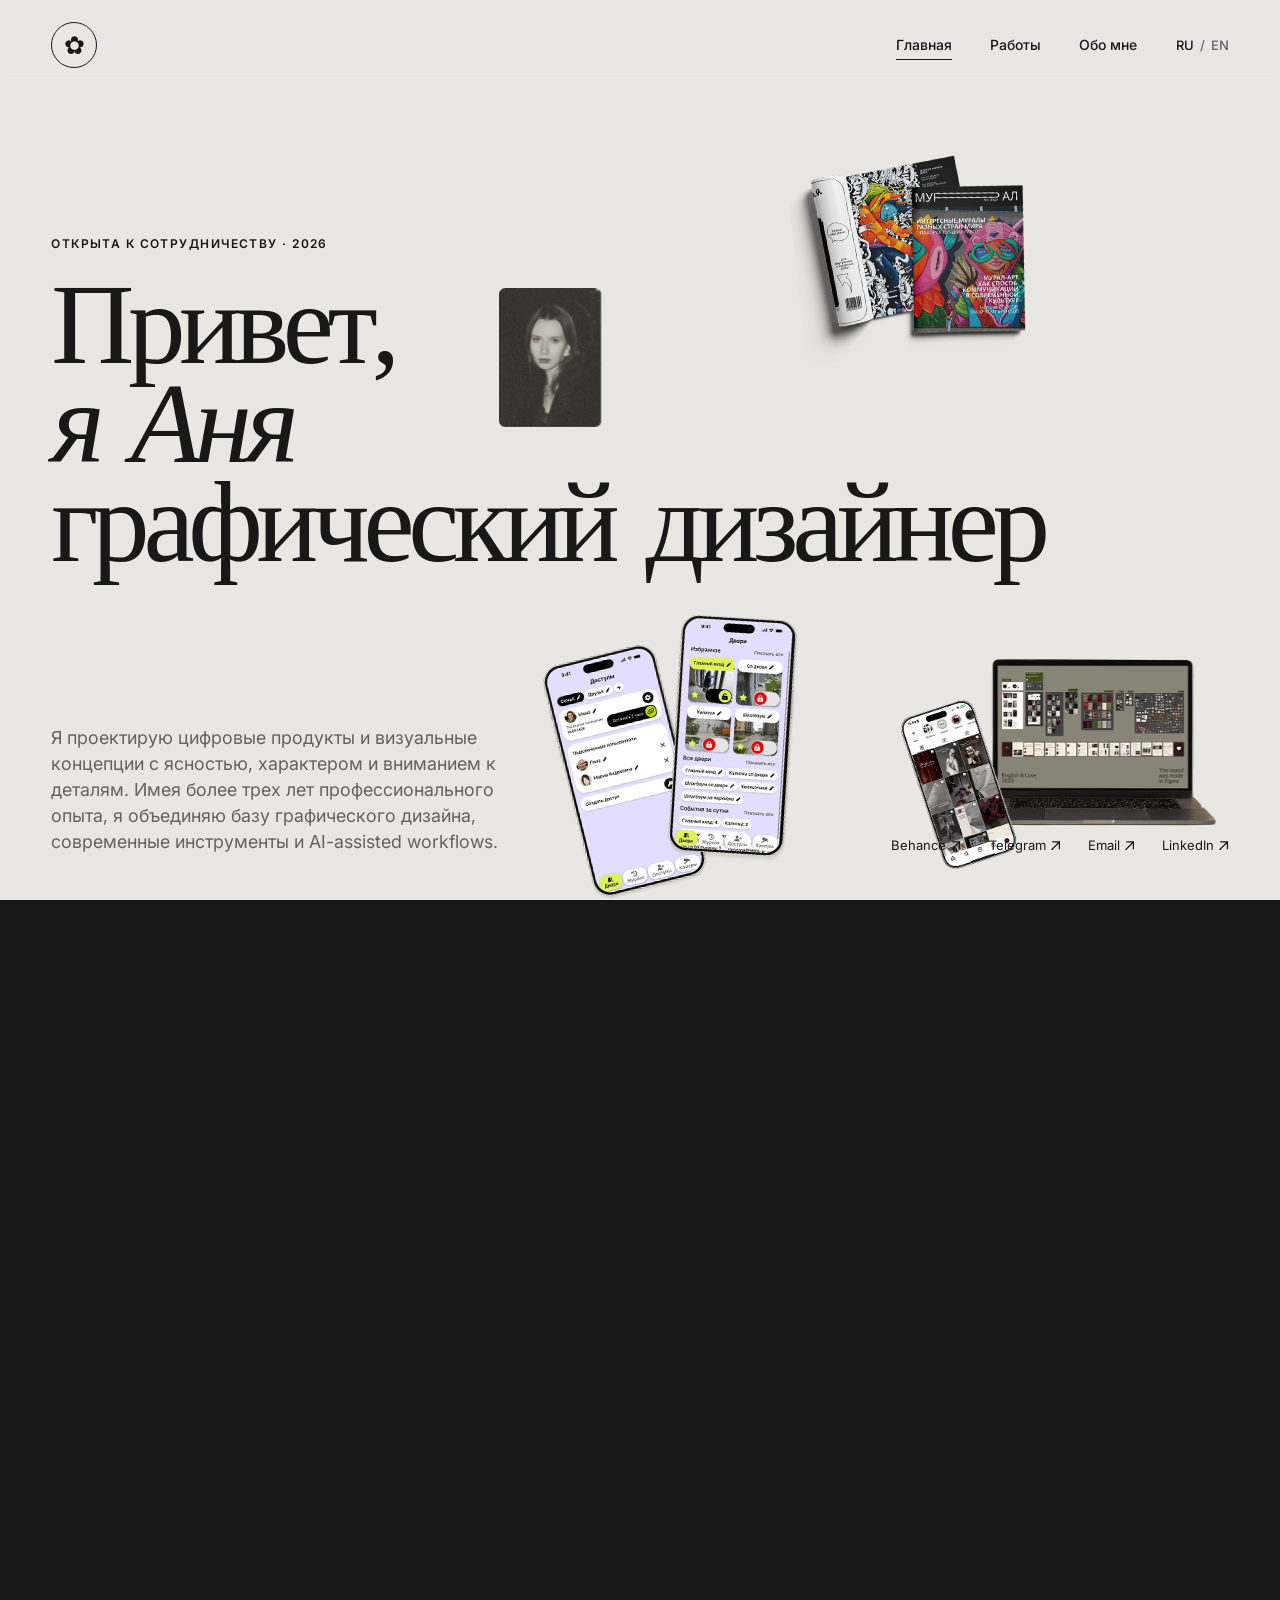
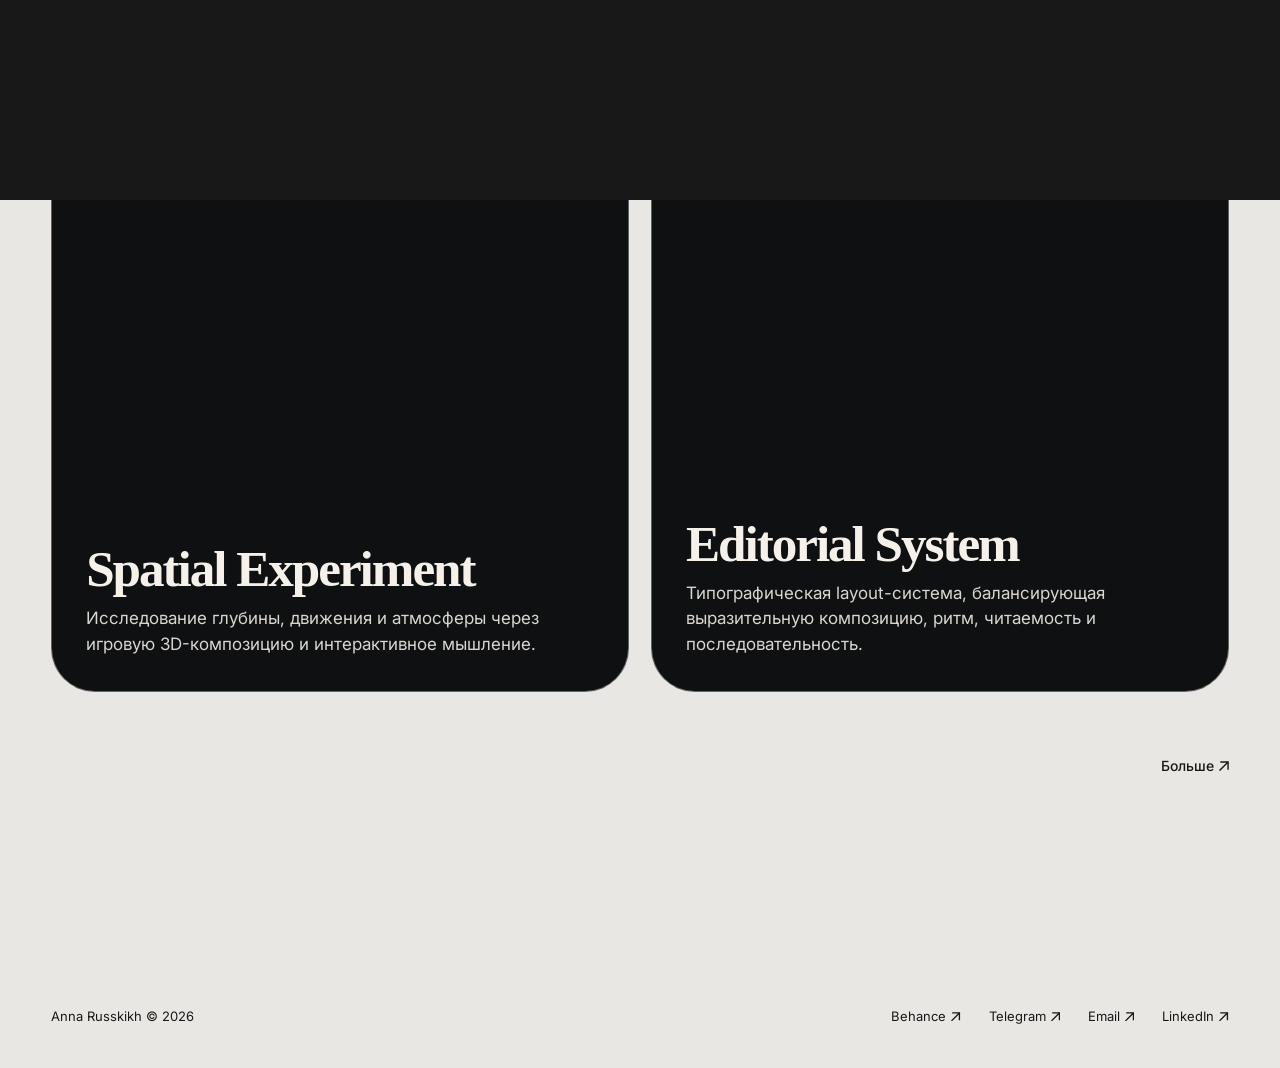
==== commit 1095737c: "Change filters" ====
--- a/index.html
+++ b/index.html
@@ -29,7 +29,6 @@
     <div data-header></div>
     <main>
       <section class="hero" id="home">
-      
         <div class="hero-photos" aria-hidden="true">
           <img
             class="hero-photo hero-photo--portrait"
@@ -54,7 +53,9 @@
           />
         </div>
         <div class="hero-copy reveal">
-          <p class="eyebrow" data-i18n="home.eyebrow">Open to collaboration · 2026</p>
+          <p class="eyebrow" data-i18n="home.eyebrow">
+            Open to collaboration · 2026
+          </p>
           <h1
             class="hero-title variable-proximity no-select"
             data-proximity
@@ -86,10 +87,28 @@
             modern tools and AI-assisted workflows.
           </p>
           <div class="hero-social social-links">
-            <a href="https://www.behance.net/anyarusskikh" target="_blank" rel="noreferrer"><span data-i18n="links.behance">Behance</span><span data-link-arrow></span></a>
-            <a href="https://t.me/annquietlyme/" target="_blank" rel="noreferrer"><span data-i18n="links.telegram">Telegram</span><span data-link-arrow></span></a>
-            <a href="mailto:annquietly@mail.ru"><span data-i18n="links.email">Email</span><span data-link-arrow></span></a>
-            <a href="https://ru.linkedin.com/" target="_blank" rel="noreferrer"><span data-i18n="links.linkedin">LinkedIn</span><span data-link-arrow></span></a>
+            <a
+              href="https://www.behance.net/anyarusskikh"
+              target="_blank"
+              rel="noreferrer"
+              ><span data-i18n="links.behance">Behance</span
+              ><span data-link-arrow></span
+            ></a>
+            <a
+              href="https://t.me/annquietlyme/"
+              target="_blank"
+              rel="noreferrer"
+              ><span data-i18n="links.telegram">Telegram</span
+              ><span data-link-arrow></span
+            ></a>
+            <a href="mailto:annquietly@mail.ru"
+              ><span data-i18n="links.email">Email</span
+              ><span data-link-arrow></span
+            ></a>
+            <a href="https://ru.linkedin.com/" target="_blank" rel="noreferrer"
+              ><span data-i18n="links.linkedin">LinkedIn</span
+              ><span data-link-arrow></span
+            ></a>
           </div>
         </div>
       </section>
@@ -100,7 +119,9 @@
         <div class="projects-cards" data-home-project-cards></div>
       </section>
       <section class="home-work-more">
-        <a class="text-link reveal" href="work.html"><span data-i18n="home.more">More</span><span data-link-arrow></span></a>
+        <a class="text-link reveal" href="work.html"
+          ><span data-i18n="home.more">More</span><span data-link-arrow></span
+        ></a>
       </section>
     </main>
     <div data-footer></div>
--- a/styles.css
+++ b/styles.css
@@ -220,8 +220,8 @@
 
 .hero-photo--laptop {
   right: 5%;
-  bottom: 21%;
-  width: clamp(220px, 29vw, 470px);
+  bottom: 3%;
+  width: clamp(220px, 25vw, 470px);
 }
 
 .hero-photo--phones {
@@ -1593,7 +1593,7 @@
   }
 
   .about-photo {
-    grid-row: 1;
+    grid-row: 1;hero
     justify-self: start;
     max-width: 220px;
   }
@@ -1605,7 +1605,7 @@
   .selected-work,
   .experience-section,
   .about-grid {
-    padding-top: clamp(48px, 8vw, 72px);
+    padding-top: clamp(80px, 8vw, 72px);
     padding-bottom: clamp(48px, 8vw, 72px);
   }
 
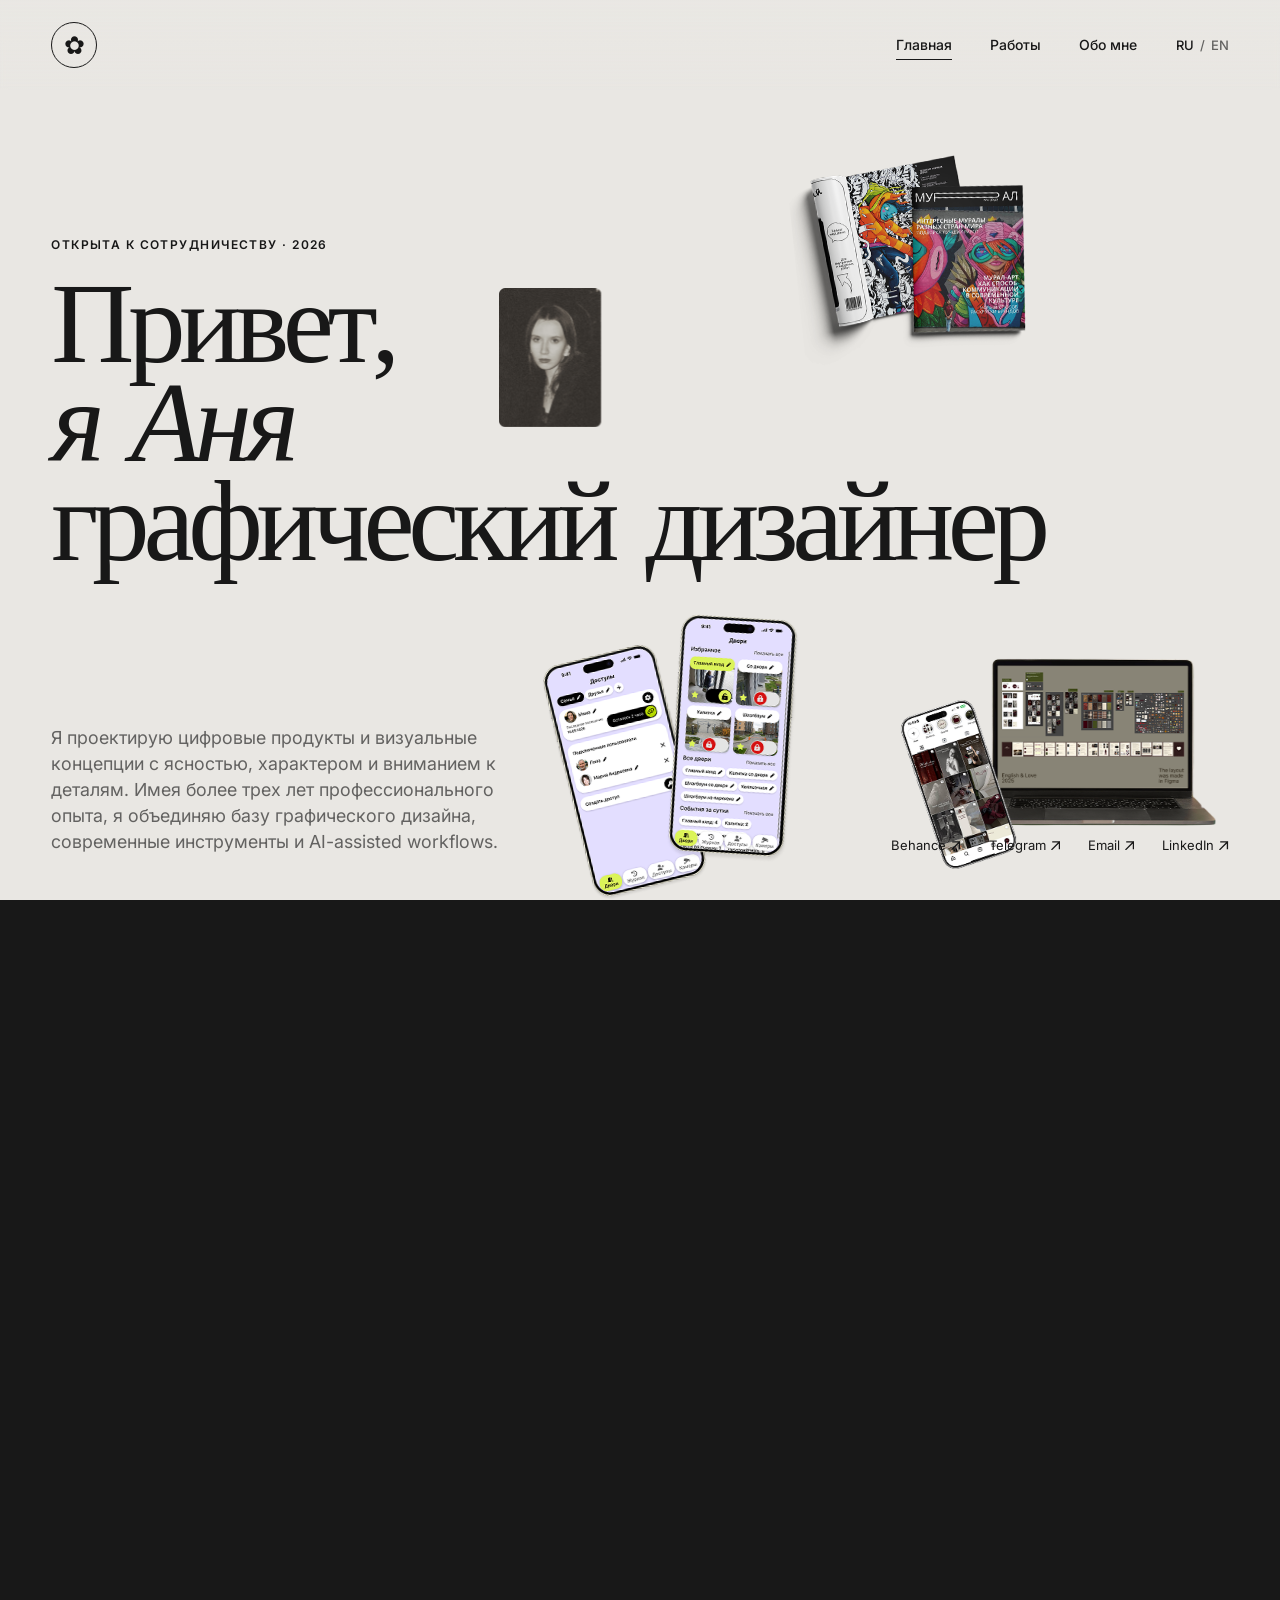
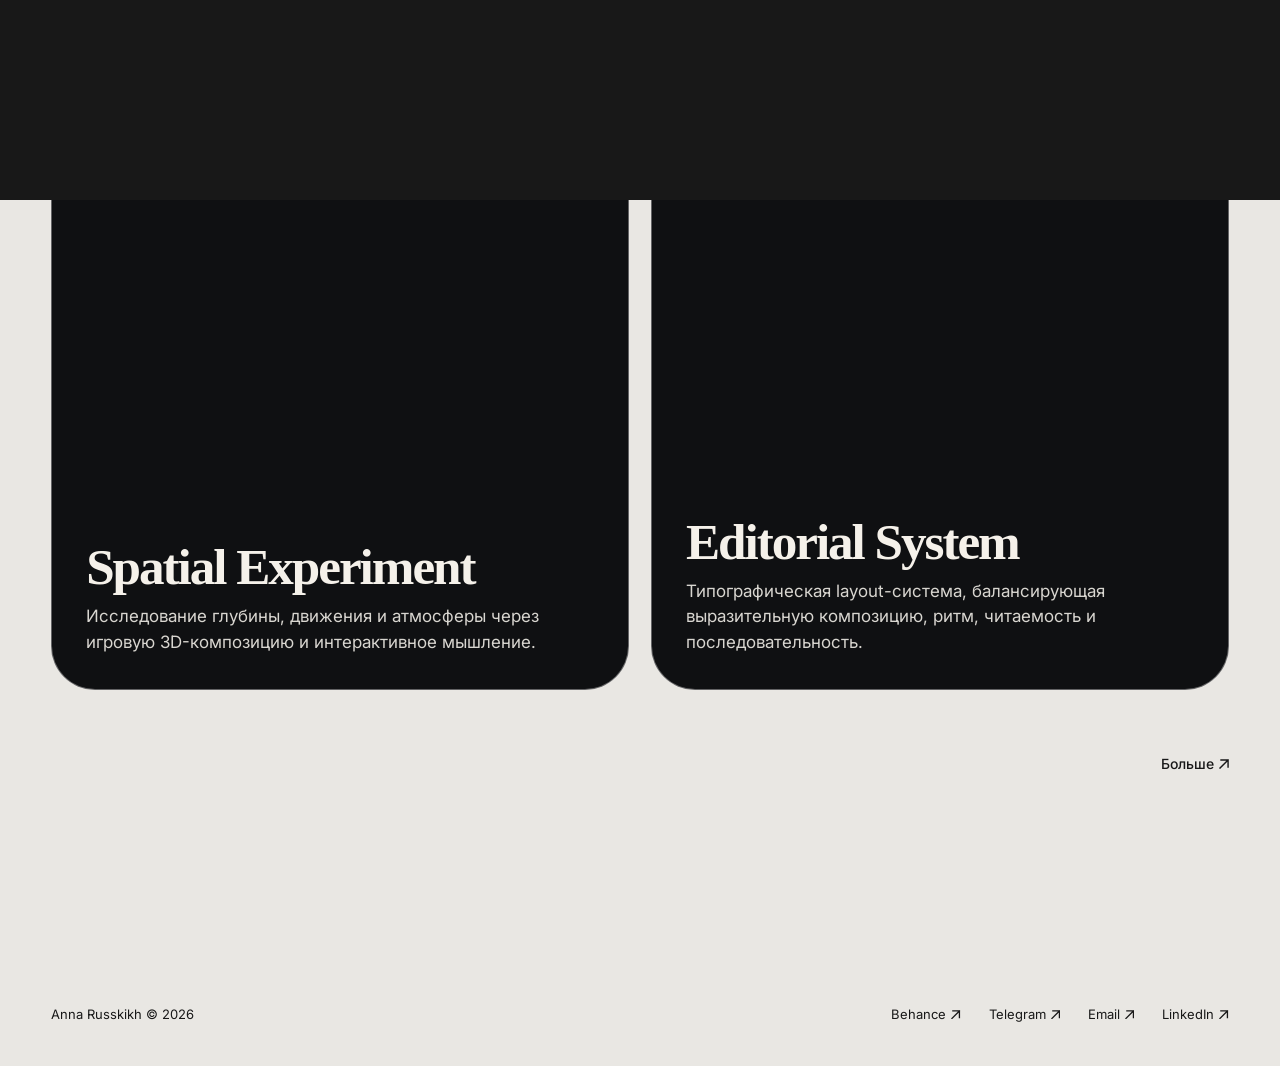
==== commit b64e0286: "very small fix" ====
--- a/index.html
+++ b/index.html
@@ -73,7 +73,7 @@
               data-proximity-text="I’m Anya"
             ></span
             ><span
-              class="hero-title__line proximity-line"
+              class="hero-title__line proximity-line overflow-wrap"
               data-i18n-proximity="home.role"
               data-proximity-text="graphic designer"
             ></span>
--- a/styles.css
+++ b/styles.css
@@ -13,6 +13,14 @@
     "Iowan Old Style", "Palatino Linotype", "Book Antiqua", Georgia, serif;
   --sans: "Inter", Arial, sans-serif;
 }
+
+
+.overflow-wrap {
+  overflow-wrap: break-word;
+  word-wrap: break-word;
+  word-break: normal;
+}
+
 
 * {
   box-sizing: border-box;
@@ -232,7 +240,7 @@
 }
 
 .eyebrow {
-  margin: 0 0 22px;
+  margin: 0 0 20px;
   font-size: 12px;
   font-weight: 600;
   letter-spacing: 0.12em;
@@ -732,8 +740,19 @@
 }
 
 @media (max-width: 900px) {
+
+
+
+
   :root {
     --header-height: 72px;
+  }
+  .eyebrow {
+    margin: -50px 0 122px;
+    font-size: 12px;
+    font-weight: 600;
+    letter-spacing: 0.12em;
+    text-transform: uppercase;
   }
 
   .home-flower {
@@ -1091,22 +1110,13 @@
 }
 
 @media (max-width: 900px) {
-  .hero-title {
-    font-size: clamp(58px, 13vw, 110px);
-    line-height: 0.9;
-  }
-
   .hero-title__name {
     margin-left: clamp(15px, 4vw, 45px);
   }
 }
 
 @media (max-width: 560px) {
-  .hero-title {
-    font-size: clamp(46px, 14vw, 72px);
-    line-height: 0.94;
-    letter-spacing: -0.045em;
-  }
+
 
   .hero-title__line {
     white-space: normal;
@@ -1484,7 +1494,7 @@
   padding-bottom: clamp(32px, 5vw, 70px);
   border-top: 0;
 }
-.latest-work .eyebrow {
+.latest-work {
   margin: 0;
 }
 .latest-work .text-link {
@@ -1532,6 +1542,7 @@
 }
 
 @media (max-width: 900px) {
+
   .project-description {
     grid-template-columns: 1fr;
   }
@@ -1579,7 +1590,7 @@
 
   .hero-photo--portrait {
     left: 4%;
-    top: calc(var(--header-height) + 80px);
+    top: calc(var(--header-height) + 30px);
     width: clamp(78px, 12vw, 132px);
   }
 
@@ -1623,6 +1634,14 @@
 }
 
 @media (max-width: 560px) {
+
+  .eyebrow {
+    margin: -50px 0 122px;
+    font-size: 12px;
+    font-weight: 600;
+    letter-spacing: 0.12em;
+    text-transform: uppercase;
+  }
   .project-filters {
     gap: 24px;
     margin-right: calc(var(--page-padding) * -1);
@@ -1657,8 +1676,7 @@
   }
 
   .hero-photo--portrait {
-    top: calc(var(--header-height) + 85px);
-    left: 4%;
+    top: calc(var(--header-height) + 30px);
     width: 74px;
   }
 
@@ -1688,3 +1706,17 @@
     justify-content: flex-start;
   }
 }
+
+
+@media (max-width: 560px) {
+  .hero-title {
+    font-size: clamp(28px, 2vw, 150px);
+  }
+}
+
+@media (min-width: 561px) and (max-width: 900px) {
+  .hero-title {
+    font-size: clamp(50px, 2vw, 110px);
+  }
+}
+
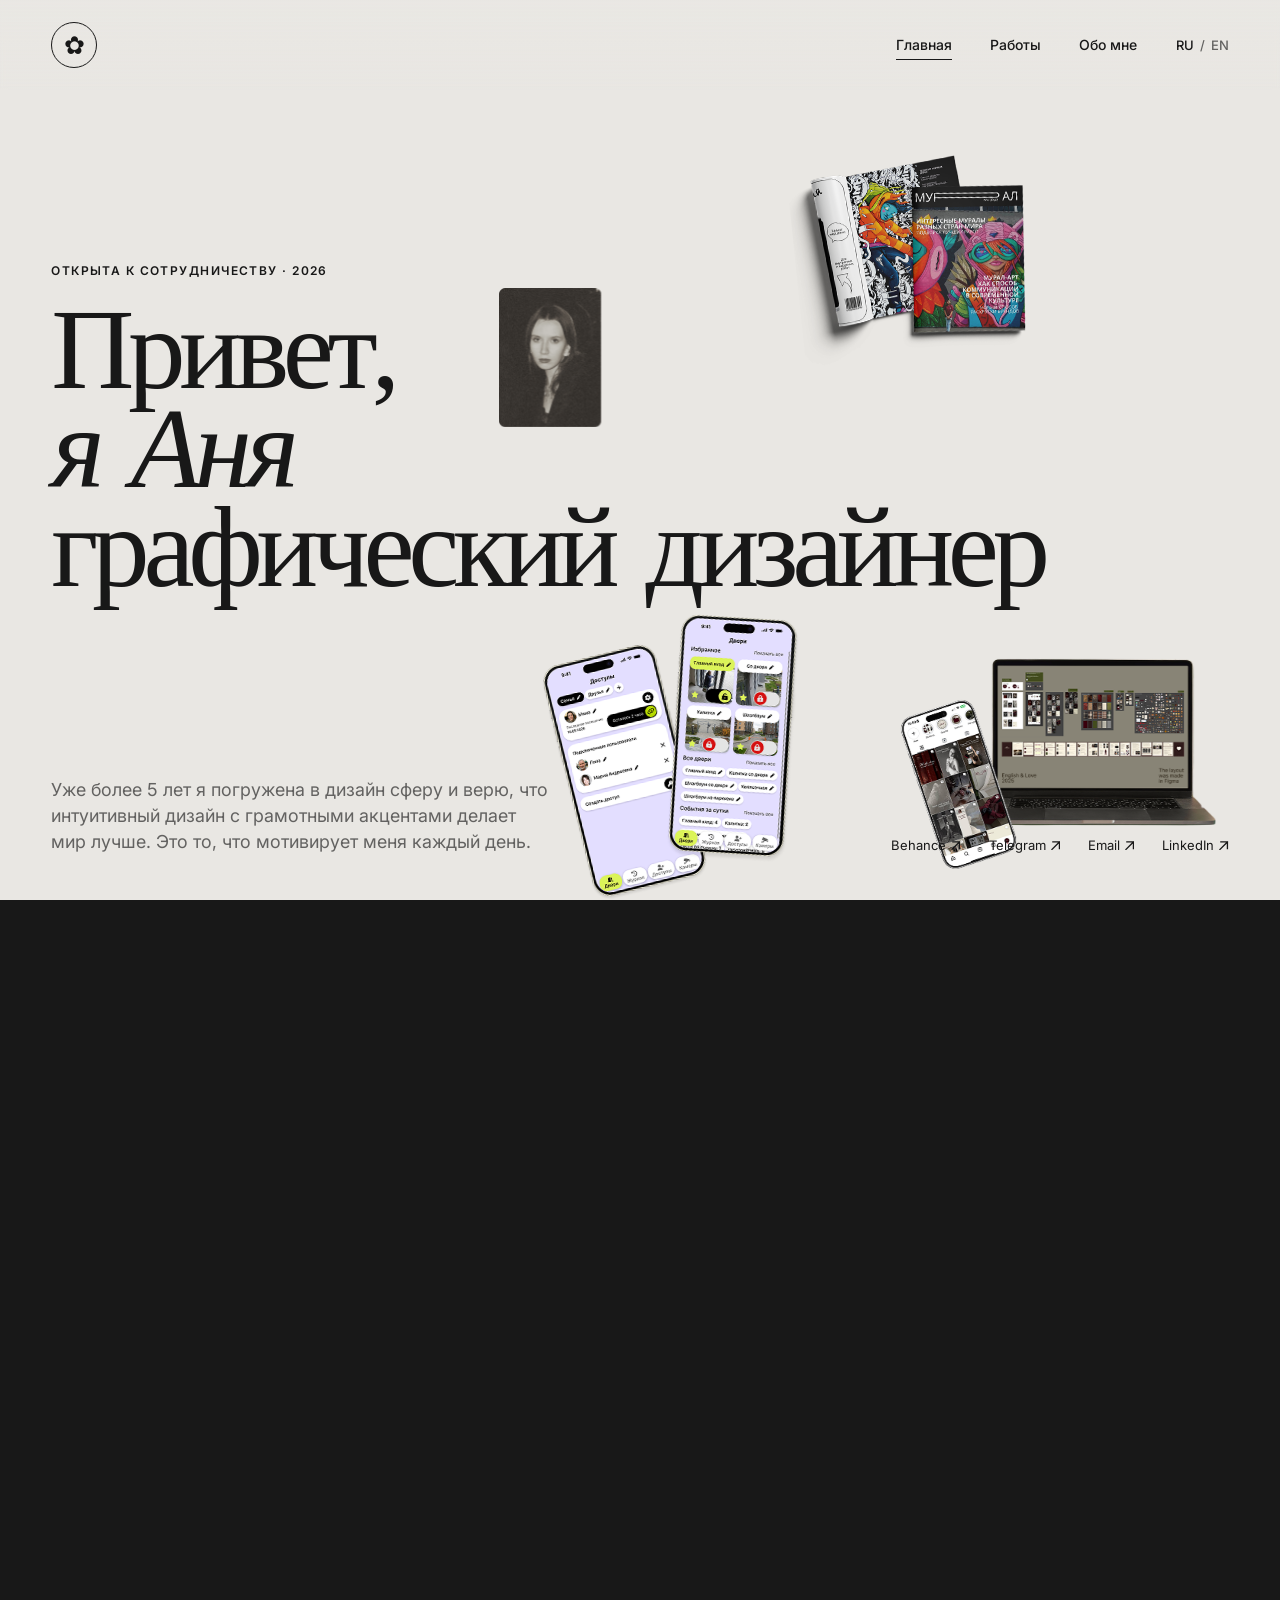
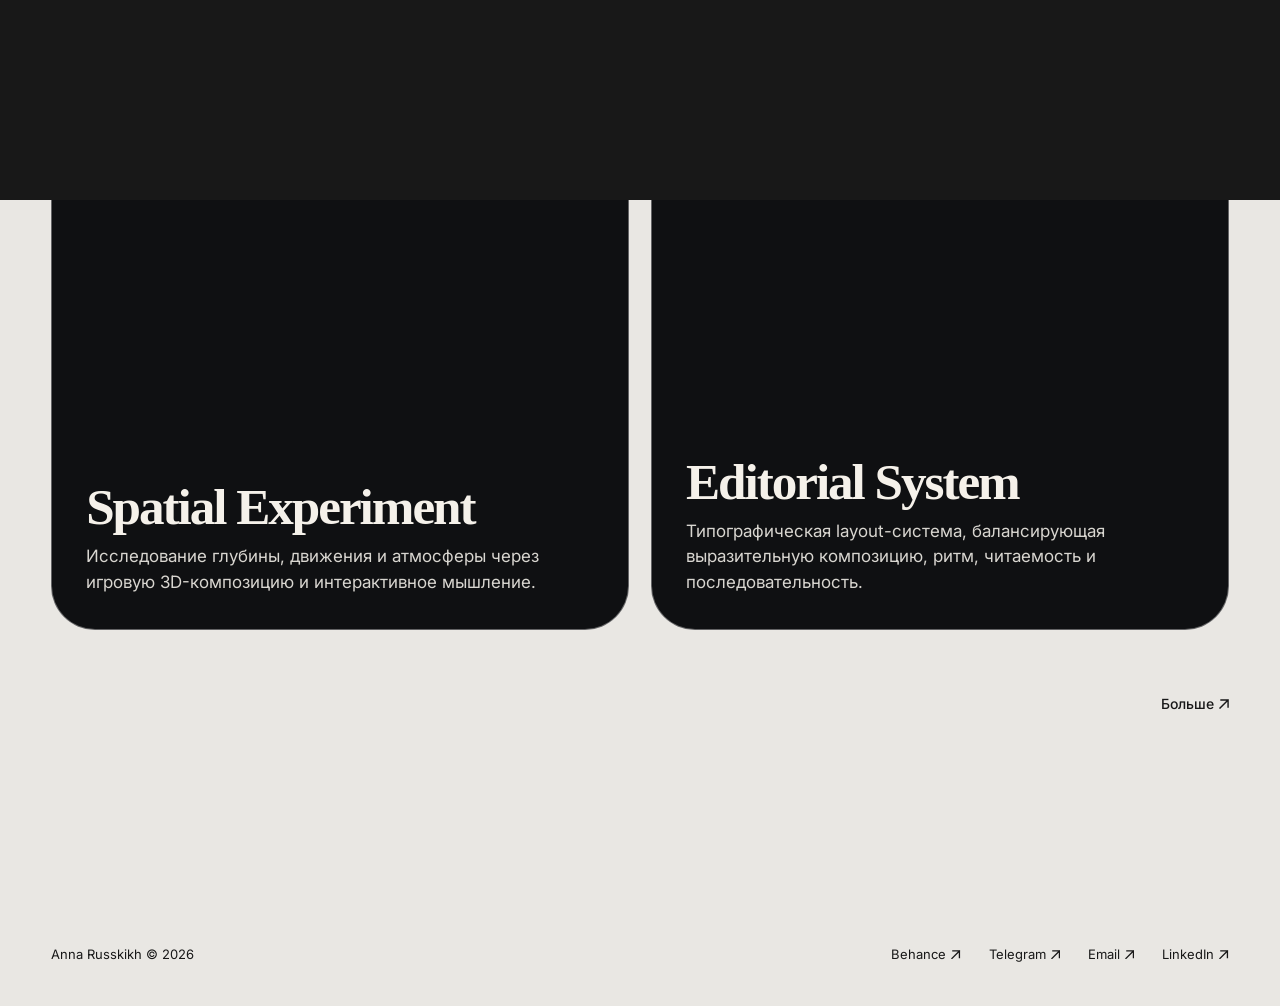
==== commit bc5a1119: "fix margin" ====
--- a/index.html
+++ b/index.html
@@ -113,8 +113,8 @@
         </div>
       </section>
       <section class="selected-work selected-work--home" id="work">
-        <div class="section-heading reveal">
-          <p class="eyebrow" data-i18n="home.selectedWork">Selected work</p>
+        <div class="reveal">
+          <p class="eyebrow3" data-i18n="home.selectedWork">Selected work</p>
         </div>
         <div class="projects-cards" data-home-project-cards></div>
       </section>
--- a/styles.css
+++ b/styles.css
@@ -246,6 +246,22 @@
   letter-spacing: 0.12em;
   text-transform: uppercase;
 }
+.eyebrow2 {
+  margin: 0 0 20px;
+  font-size: 12px;
+  font-weight: 600;
+  letter-spacing: 0.12em;
+  text-transform: uppercase;
+}
+.eyebrow3 {
+  margin: 0 0 20px;
+  font-size: 12px;
+  font-weight: 600;
+  letter-spacing: 0.12em;
+  text-transform: uppercase;
+}
+
+
 
 h1,
 h2,
@@ -742,18 +758,20 @@
 @media (max-width: 900px) {
 
 
-
-
   :root {
     --header-height: 72px;
   }
   .eyebrow {
-    margin: -50px 0 122px;
-    font-size: 12px;
-    font-weight: 600;
-    letter-spacing: 0.12em;
-    text-transform: uppercase;
-  }
+    margin: -50px 0 50px;
+  }
+
+  .eyebrow2 {
+    margin: 0px 0 0px;
+  }
+  .eyebrow3 {
+    margin: 70px 0 50px;
+  }
+
 
   .home-flower {
     width: 40px;
@@ -1616,7 +1634,7 @@
   .selected-work,
   .experience-section,
   .about-grid {
-    padding-top: clamp(80px, 8vw, 72px);
+    padding-top: clamp(0px, 3vw, 22px);
     padding-bottom: clamp(48px, 8vw, 72px);
   }
 
